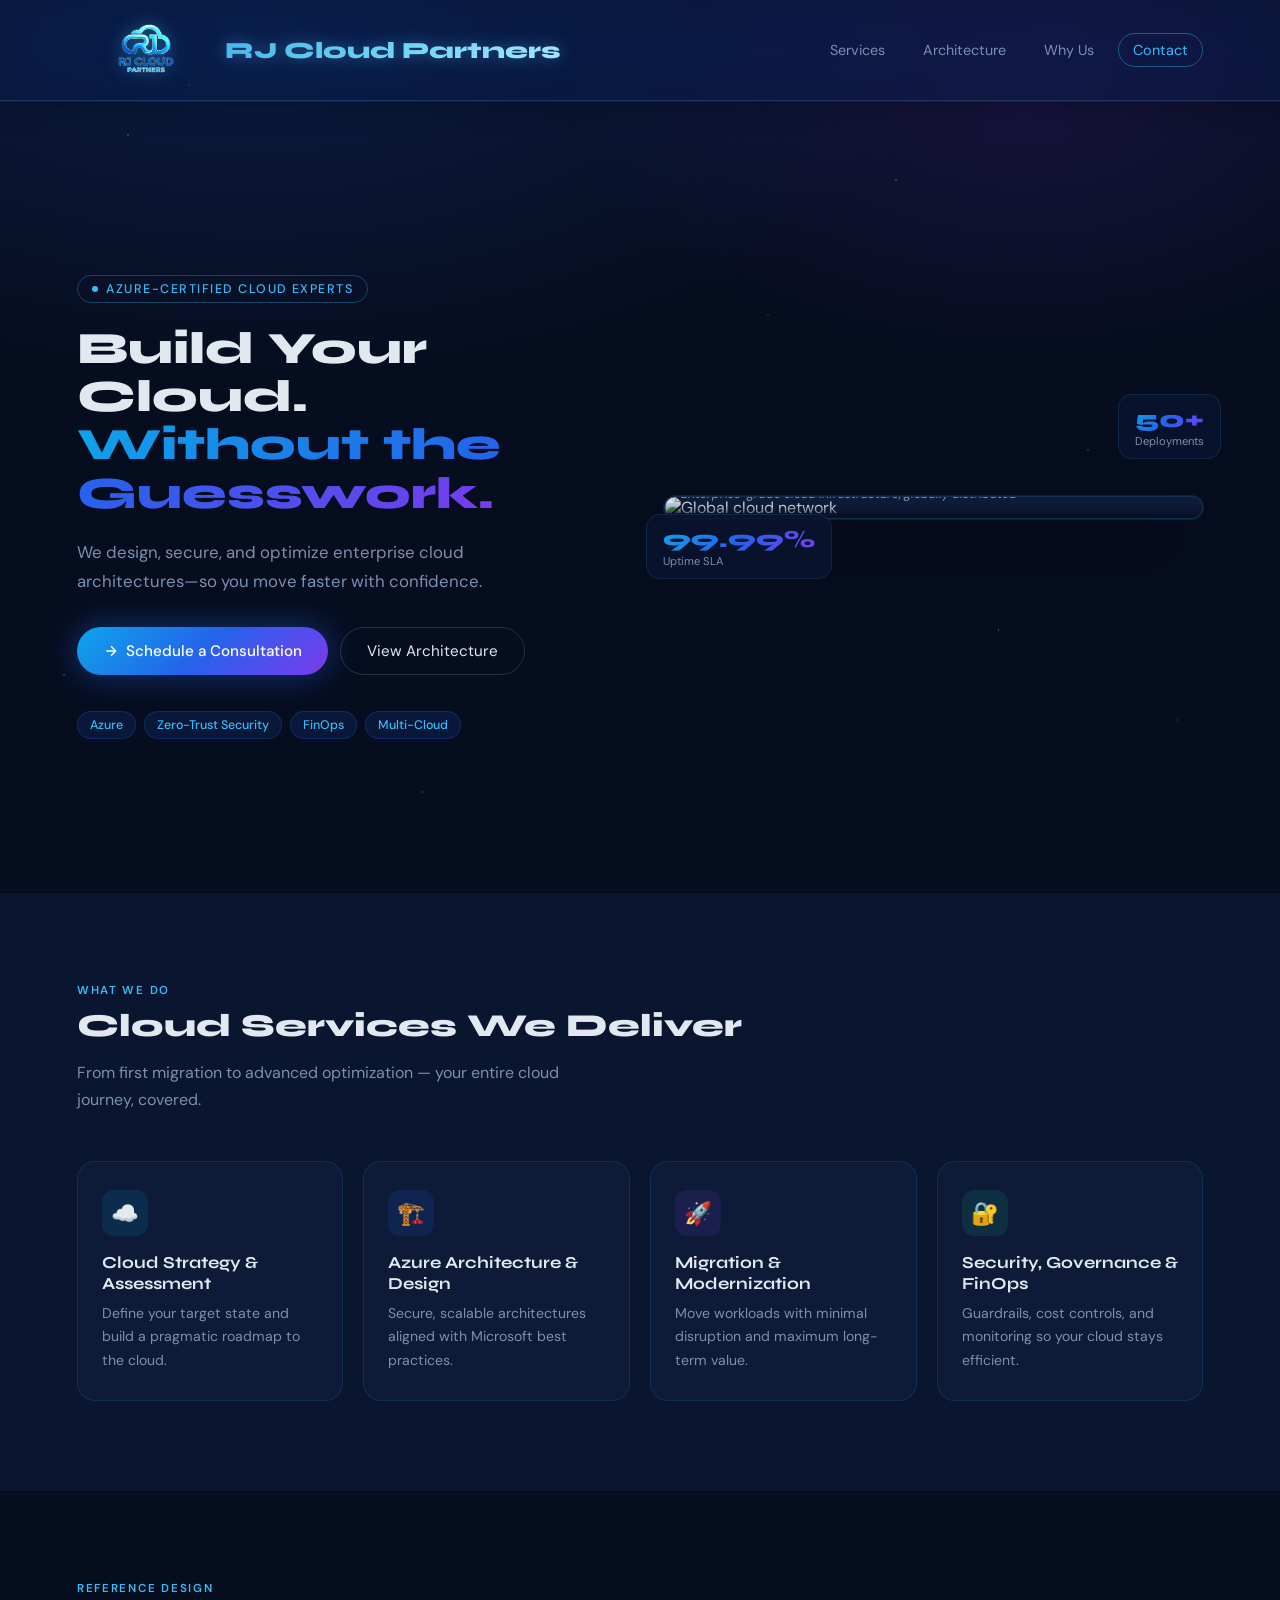
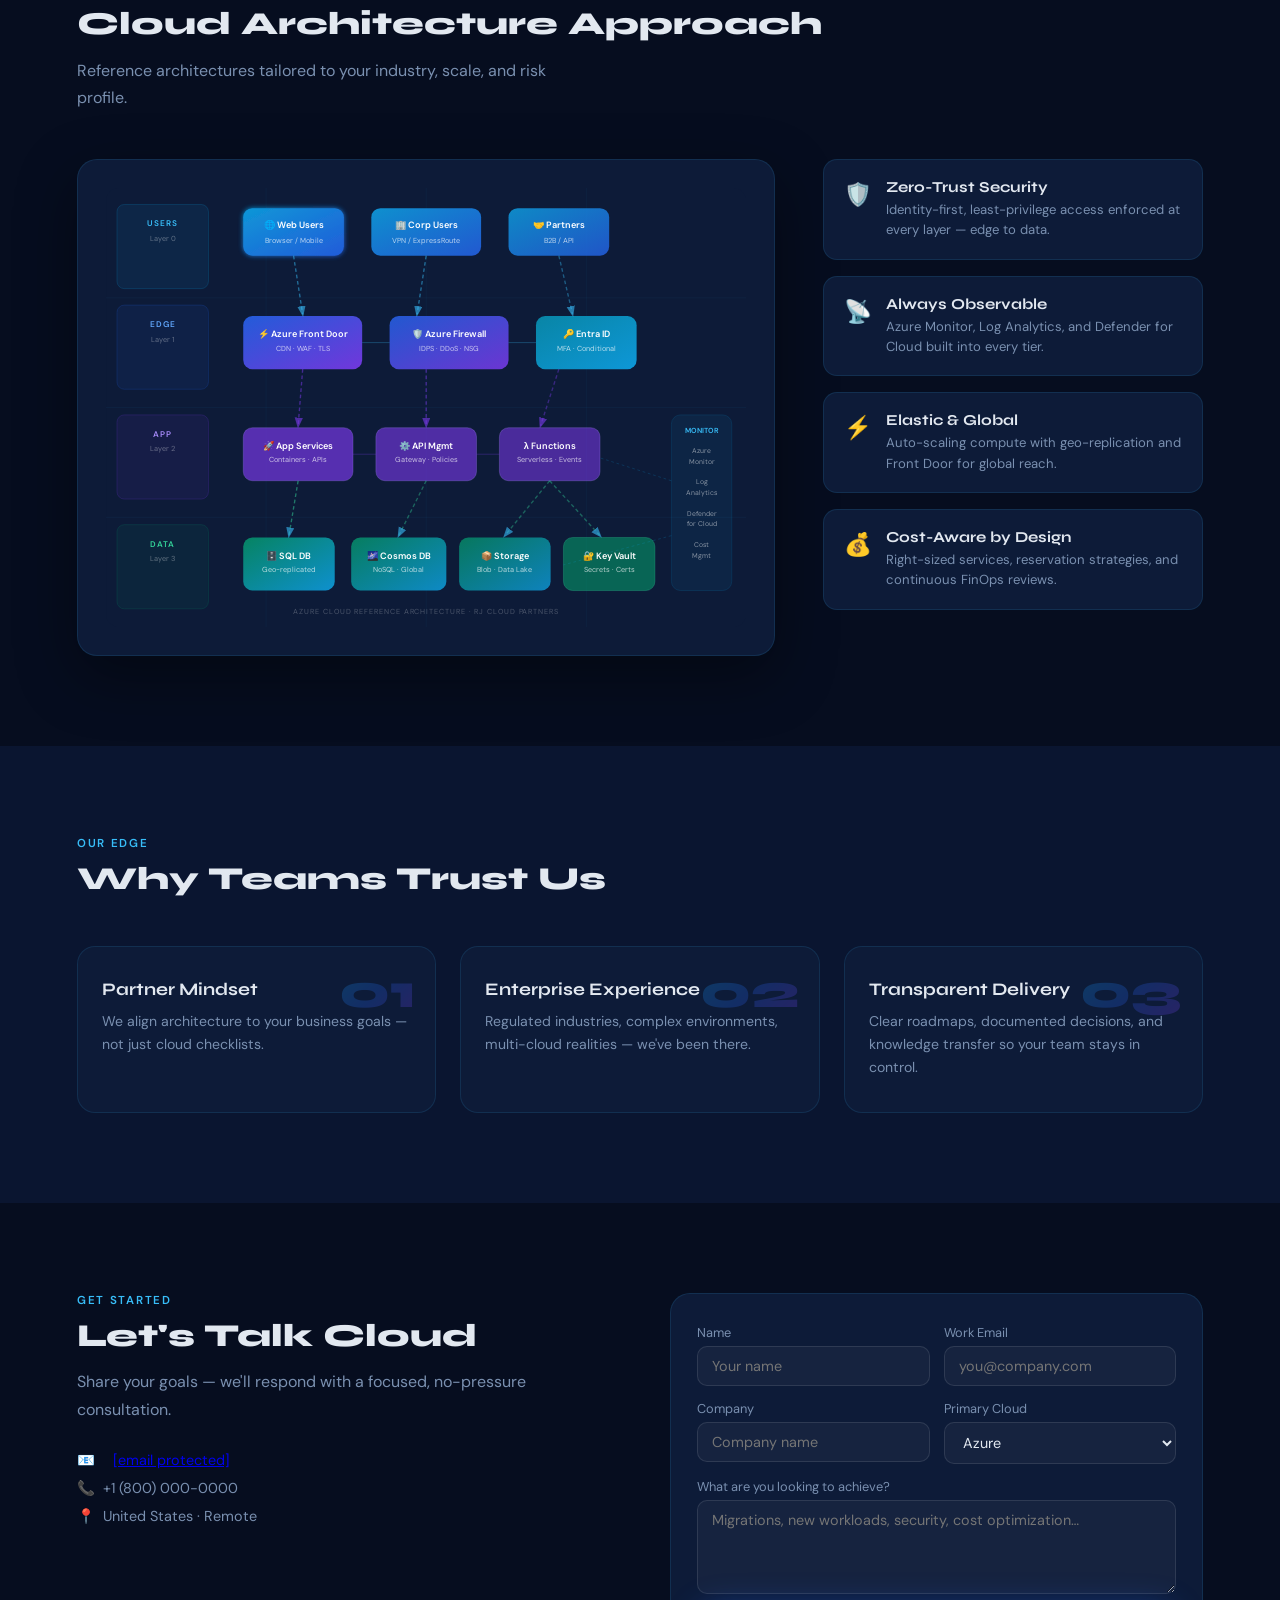
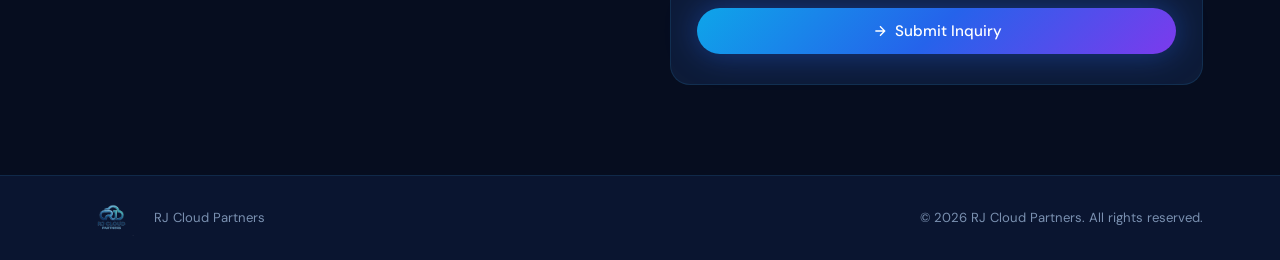
==== index.html @ fe280281 "Add files via upload" ====
<!DOCTYPE html>
<html lang="en">
<head>
  <meta charset="UTF-8" />
  <title>RJ Cloud Partners | Trusted Cloud Consulting</title>
  <meta name="viewport" content="width=device-width, initial-scale=1" />
  <link rel="preconnect" href="https://fonts.googleapis.com">
  <link href="https://fonts.googleapis.com/css2?family=Syne:wght@400;600;700;800&family=DM+Sans:wght@300;400;500&display=swap" rel="stylesheet">
  <style>
    :root {
      --navy:   #060D1F;
      --navy2:  #0A1530;
      --card:   #0D1B38;
      --border: rgba(56,189,248,0.12);
      --blue:   #2563EB;
      --sky:    #38BDF8;
      --violet: #7C3AED;
      --text:   #E2E8F0;
      --muted:  #7A90B0;
      --grad:   linear-gradient(135deg,#0EA5E9,#2563EB,#7C3AED);
    }
    *, *::before, *::after { box-sizing: border-box; margin: 0; padding: 0; }

    body {
      font-family: 'DM Sans', sans-serif;
      background: var(--navy);
      color: var(--text);
      overflow-x: hidden;
    }

    /* ── STARFIELD ── */
    #stars {
      position: fixed; inset: 0; z-index: 0;
      background:
        radial-gradient(ellipse 80% 60% at 20% 0%, rgba(37,99,235,0.18) 0%, transparent 70%),
        radial-gradient(ellipse 60% 50% at 80% 10%, rgba(124,58,237,0.14) 0%, transparent 60%),
        var(--navy);
      pointer-events: none;
    }
    #stars::before {
      content: '';
      position: absolute; inset: 0;
      background-image:
        radial-gradient(1px 1px at 10% 15%, rgba(255,255,255,0.6) 0%, transparent 100%),
        radial-gradient(1px 1px at 25% 40%, rgba(255,255,255,0.4) 0%, transparent 100%),
        radial-gradient(1px 1px at 40% 8%,  rgba(255,255,255,0.5) 0%, transparent 100%),
        radial-gradient(1px 1px at 55% 60%, rgba(255,255,255,0.3) 0%, transparent 100%),
        radial-gradient(1px 1px at 70% 20%, rgba(255,255,255,0.6) 0%, transparent 100%),
        radial-gradient(1px 1px at 85% 50%, rgba(255,255,255,0.4) 0%, transparent 100%),
        radial-gradient(1px 1px at 92% 80%, rgba(255,255,255,0.3) 0%, transparent 100%),
        radial-gradient(1px 1px at 5%  75%, rgba(255,255,255,0.5) 0%, transparent 100%),
        radial-gradient(1px 1px at 33% 88%, rgba(255,255,255,0.4) 0%, transparent 100%),
        radial-gradient(1px 1px at 60% 35%, rgba(255,255,255,0.3) 0%, transparent 100%),
        radial-gradient(1px 1px at 78% 70%, rgba(255,255,255,0.5) 0%, transparent 100%);
      background-size: 100% 100%;
    }

    /* wrap everything above starfield */
    .page { position: relative; z-index: 1; }

    /* ── NAV ── */
    .top-nav {
      position: sticky; top: 0; z-index: 50;
      display: flex; align-items: center; justify-content: space-between;
      padding: 14px 6vw;
      background: rgba(12, 28, 65, 0.55);
      backdrop-filter: blur(24px) brightness(1.15) saturate(1.4);
      -webkit-backdrop-filter: blur(24px) brightness(1.15) saturate(1.4);
      border-bottom: 1px solid rgba(100,180,255,0.18);
      box-shadow: 0 1px 0 rgba(56,189,248,0.08), 0 4px 24px rgba(0,0,0,0.25);
    }
    .logo { display: flex; align-items: center; gap: 10px; }
    .logo-img { height: 72px; width: auto; filter: brightness(1.6) saturate(1.3) drop-shadow(0 0 8px rgba(56,189,248,0.5)); }
    .logo-text {
      font-family: 'Syne', sans-serif;
      font-size: 1.45rem; font-weight: 800;
      background: linear-gradient(135deg, #48B4E8, #6DD4F5, #A8E4FF);
      -webkit-background-clip: text; -webkit-text-fill-color: transparent;
      background-clip: text;
      filter: drop-shadow(0 0 8px rgba(72,180,232,0.45));
    }
    nav { display: flex; align-items: center; gap: 10px; font-size: 0.9rem; }
    nav a {
      text-decoration: none; color: var(--muted);
      padding: 7px 14px; border-radius: 999px;
      transition: color .2s, background .2s;
    }
    nav a:hover { color: var(--text); background: rgba(255,255,255,0.06); }
    .btn-nav {
      border: 1px solid rgba(56,189,248,0.4); color: var(--sky) !important;
    }
    .btn-nav:hover { background: rgba(56,189,248,0.08) !important; }

    /* ── HERO ── */
    .hero {
      min-height: 88vh;
      display: grid;
      grid-template-columns: 1fr 1fr;
      align-items: center;
      gap: 48px;
      padding: 80px 6vw 60px;
    }
    .hero-text { animation: fadeUp .9s ease both; }
    .hero-eyebrow {
      display: inline-flex; align-items: center; gap: 8px;
      font-size: 0.78rem; font-weight: 500; letter-spacing: .12em;
      text-transform: uppercase; color: var(--sky);
      border: 1px solid rgba(56,189,248,0.3);
      padding: 5px 14px; border-radius: 999px;
      margin-bottom: 22px;
    }
    .hero-eyebrow span { width: 6px; height: 6px; border-radius: 50%; background: var(--sky); animation: pulse 2s infinite; }
    @keyframes pulse { 0%,100%{opacity:1;transform:scale(1)} 50%{opacity:.5;transform:scale(.75)} }

    .hero-text h1 {
      font-family: 'Syne', sans-serif;
      font-size: clamp(2.4rem, 3.5vw, 3.8rem);
      font-weight: 800; line-height: 1.08;
      margin-bottom: 20px;
    }
    .hero-text h1 em {
      font-style: normal;
      background: var(--grad);
      -webkit-background-clip: text; -webkit-text-fill-color: transparent;
      background-clip: text;
    }
    .hero-text p {
      font-size: 1.05rem; color: var(--muted); line-height: 1.7;
      max-width: 480px; margin-bottom: 32px;
    }
    .hero-actions { display: flex; gap: 12px; flex-wrap: wrap; margin-bottom: 36px; }
    .btn-primary {
      display: inline-flex; align-items: center; gap: 7px;
      padding: 13px 26px; border-radius: 999px;
      background: var(--grad); color: #fff;
      font-family: 'DM Sans', sans-serif; font-size: .95rem; font-weight: 500;
      text-decoration: none; border: none; cursor: pointer;
      box-shadow: 0 0 32px rgba(37,99,235,0.45);
      transition: transform .2s, box-shadow .2s;
    }
    .btn-primary:hover { transform: translateY(-2px); box-shadow: 0 0 48px rgba(37,99,235,0.6); }
    .btn-secondary {
      display: inline-flex; align-items: center; gap: 7px;
      padding: 13px 26px; border-radius: 999px;
      background: transparent; color: var(--text);
      font-family: 'DM Sans', sans-serif; font-size: .95rem;
      text-decoration: none;
      border: 1px solid rgba(255,255,255,0.14);
      transition: border-color .2s, background .2s;
    }
    .btn-secondary:hover { border-color: var(--sky); background: rgba(56,189,248,0.06); }

    .hero-badges { display: flex; flex-wrap: wrap; gap: 8px; }
    .hero-badges span {
      padding: 5px 12px; border-radius: 999px;
      font-size: 0.78rem; font-weight: 500;
      background: rgba(37,99,235,0.12);
      border: 1px solid rgba(37,99,235,0.25);
      color: var(--sky);
    }

    /* hero visual side */
    .hero-visual { animation: fadeUp .9s .2s ease both; }

    /* ── CLOUD IMAGE CARD ── */
    .hero-img-card {
      border-radius: 20px;
      border: 1px solid var(--border);
      overflow: hidden;
      position: relative;
      background: var(--card);
      box-shadow: 0 30px 80px rgba(0,0,0,0.5), 0 0 0 1px var(--border);
    }
    .hero-img-card img {
      width: 100%; display: block;
      filter: saturate(1.1) brightness(0.9);
    }
    /* overlay glow */
    .hero-img-card::after {
      content: '';
      position: absolute; inset: 0;
      background: linear-gradient(180deg, transparent 40%, rgba(6,13,31,0.85) 100%);
    }
    .img-caption {
      position: absolute; bottom: 16px; left: 16px; right: 16px;
      z-index: 2;
      font-size: 0.78rem; color: rgba(255,255,255,0.55);
      font-style: italic;
    }

    /* floating stats */
    .stat-badge {
      position: absolute;
      background: rgba(10,21,48,0.85);
      backdrop-filter: blur(12px);
      border: 1px solid var(--border);
      border-radius: 14px;
      padding: 10px 16px;
      z-index: 3;
      animation: float 4s ease-in-out infinite;
    }
    .stat-badge .num { font-family: 'Syne',sans-serif; font-size: 1.5rem; font-weight: 800; background: var(--grad); -webkit-background-clip:text; -webkit-text-fill-color:transparent; background-clip:text; }
    .stat-badge .lbl { font-size: 0.7rem; color: var(--muted); }
    .sb1 { top: 18px; left: -18px; animation-delay: 0s; }
    .sb2 { bottom: 60px; right: -18px; animation-delay: 1.5s; }
    @keyframes float { 0%,100%{transform:translateY(0)} 50%{transform:translateY(-8px)} }

    /* ── SECTION BASE ── */
    section { padding: 90px 6vw; }
    .section-label {
      font-size: 0.72rem; letter-spacing: .15em; text-transform: uppercase;
      color: var(--sky); font-weight: 600; margin-bottom: 10px;
    }
    .section-title {
      font-family: 'Syne', sans-serif; font-size: clamp(1.8rem,2.5vw,2.6rem);
      font-weight: 800; margin-bottom: 14px; line-height: 1.15;
    }
    .section-sub { color: var(--muted); max-width: 520px; line-height: 1.7; }

    /* ── SERVICES ── */
    #services { background: var(--navy2); }
    .services-header { margin-bottom: 48px; }
    .cards-grid {
      display: grid;
      grid-template-columns: repeat(auto-fit, minmax(240px,1fr));
      gap: 20px;
    }
    .card {
      background: var(--card);
      border: 1px solid var(--border);
      border-radius: 18px;
      padding: 28px 24px;
      position: relative; overflow: hidden;
      transition: border-color .3s, transform .3s;
    }
    .card:hover { border-color: rgba(56,189,248,0.4); transform: translateY(-4px); }
    .card::before {
      content: '';
      position: absolute; top: 0; left: 0; right: 0; height: 2px;
      background: var(--grad); opacity: 0;
      transition: opacity .3s;
    }
    .card:hover::before { opacity: 1; }
    .card-icon {
      width: 46px; height: 46px; border-radius: 12px;
      display: flex; align-items: center; justify-content: center;
      margin-bottom: 16px; font-size: 1.4rem;
    }
    .ci-1 { background: rgba(14,165,233,0.12); }
    .ci-2 { background: rgba(37,99,235,0.12); }
    .ci-3 { background: rgba(124,58,237,0.12); }
    .ci-4 { background: rgba(16,185,129,0.12); }
    .card h3 { font-family:'Syne',sans-serif; font-size: 1.05rem; font-weight: 700; margin-bottom: 8px; }
    .card p { font-size: 0.88rem; color: var(--muted); line-height: 1.65; }

    /* ── ARCHITECTURE DIAGRAM SECTION ── */
    #architecture { background: var(--navy); }
    .arch-wrapper {
      display: grid;
      grid-template-columns: 1fr 380px;
      gap: 48px;
      align-items: start;
      margin-top: 48px;
    }

    /* SVG ARCHITECTURE DIAGRAM */
    .arch-diagram-container {
      background: var(--card);
      border: 1px solid var(--border);
      border-radius: 20px;
      padding: 28px;
      box-shadow: 0 20px 60px rgba(0,0,0,0.4);
    }
    .arch-diagram-container svg { width: 100%; height: auto; display: block; }

    /* arch side cards */
    .arch-side { display: flex; flex-direction: column; gap: 16px; }
    .arch-pill {
      background: var(--card); border: 1px solid var(--border);
      border-radius: 14px; padding: 18px 20px;
      display: flex; gap: 14px; align-items: flex-start;
      transition: border-color .3s;
    }
    .arch-pill:hover { border-color: rgba(56,189,248,0.35); }
    .arch-pill-icon { font-size: 1.4rem; margin-top: 2px; }
    .arch-pill h4 { font-family:'Syne',sans-serif; font-size:.95rem; font-weight:700; margin-bottom:4px; }
    .arch-pill p { font-size:.82rem; color:var(--muted); line-height:1.55; }

    /* ── WHY US ── */
    #why-us { background: var(--navy2); }
    .why-grid {
      display: grid;
      grid-template-columns: repeat(3,1fr);
      gap: 24px;
      margin-top: 48px;
    }
    .why-card {
      background: var(--card);
      border: 1px solid var(--border);
      border-radius: 18px;
      padding: 32px 24px;
      position: relative;
    }
    .why-num {
      font-family: 'Syne',sans-serif; font-size: 3rem; font-weight: 800;
      background: var(--grad); -webkit-background-clip:text; -webkit-text-fill-color:transparent; background-clip:text;
      opacity: .25; position: absolute; top: 16px; right: 20px;
    }
    .why-card h3 { font-family:'Syne',sans-serif; font-size:1.1rem; font-weight:700; margin-bottom:10px; }
    .why-card p { font-size:.88rem; color:var(--muted); line-height:1.65; }

    /* ── CONTACT ── */
    #contact { background: var(--navy); }
    .contact-inner {
      display: grid;
      grid-template-columns: 1fr 1fr;
      gap: 60px;
      align-items: start;
    }
    .contact-left .section-title { margin-top: 10px; }
    .contact-left p { color:var(--muted); line-height:1.7; margin-bottom:28px; }
    .contact-info-row { display:flex; align-items:center; gap:10px; font-size:.9rem; color:var(--muted); margin-bottom:10px; }
    .contact-form {
      background: var(--card);
      border: 1px solid var(--border);
      border-radius: 20px;
      padding: 30px 26px;
    }
    .form-row { display:grid; grid-template-columns:1fr 1fr; gap:14px; }
    .form-field { display:flex; flex-direction:column; gap:5px; margin-bottom:14px; }
    label { font-size:.8rem; color:var(--muted); }
    input, select, textarea {
      background: rgba(255,255,255,0.04);
      border: 1px solid rgba(255,255,255,0.1);
      border-radius: 10px; padding: 10px 14px;
      color: var(--text); font-family:'DM Sans',sans-serif; font-size:.9rem;
      outline: none; transition: border-color .2s;
    }
    input:focus, select:focus, textarea:focus {
      border-color: var(--sky);
      box-shadow: 0 0 0 3px rgba(56,189,248,0.1);
    }
    select option { background: var(--card); }
    textarea { resize: vertical; }

    /* ── FOOTER ── */
    .footer {
      padding: 24px 6vw;
      background: var(--navy2);
      border-top: 1px solid var(--border);
      display: flex; align-items:center; justify-content:space-between;
      font-size:.82rem; color:var(--muted);
    }
    .footer-logo { display:flex; align-items:center; gap:8px; }
    .footer-logo img { height:36px; }

    /* ── ANIMATIONS ── */
    @keyframes fadeUp {
      from { opacity:0; transform:translateY(30px); }
      to   { opacity:1; transform:translateY(0); }
    }

    /* ── RESPONSIVE ── */
    @media (max-width:1000px) {
      .hero { grid-template-columns:1fr; min-height:auto; }
      .hero-visual { order:-1; }
      .arch-wrapper { grid-template-columns:1fr; }
      .why-grid { grid-template-columns:1fr; }
      .contact-inner { grid-template-columns:1fr; }
    }
    @media (max-width:700px) {
      .top-nav { flex-wrap:wrap; gap:10px; }
      .form-row { grid-template-columns:1fr; }
    }
  </style>
</head>
<body>

<div id="stars"></div>
<div class="page">

  <!-- NAV -->
  <header class="top-nav">
    <div class="logo">
      <img src="logo.png" class="logo-img" alt="RJ Cloud Partners Logo">
      <span class="logo-text">RJ Cloud Partners</span>
    </div>
    <nav>
      <a href="#services">Services</a>
      <a href="#architecture">Architecture</a>
      <a href="#why-us">Why Us</a>
      <a href="#contact" class="btn-nav">Contact</a>
    </nav>
  </header>

  <main>

    <!-- ═══════════════════ HERO ═══════════════════ -->
    <section class="hero">
      <div class="hero-text">
        <div class="hero-eyebrow">
          <span></span> Azure-Certified Cloud Experts
        </div>
        <h1>Build Your Cloud.<br><em>Without the Guesswork.</em></h1>
        <p>We design, secure, and optimize enterprise cloud architectures—so you move faster with confidence.</p>
        <div class="hero-actions">
          <a href="#contact" class="btn-primary">
            <svg width="16" height="16" viewBox="0 0 24 24" fill="none" stroke="currentColor" stroke-width="2"><path d="M5 12h14M12 5l7 7-7 7"/></svg>
            Schedule a Consultation
          </a>
          <a href="#architecture" class="btn-secondary">View Architecture</a>
        </div>
        <div class="hero-badges">
          <span>Azure</span>
          <span>Zero-Trust Security</span>
          <span>FinOps</span>
          <span>Multi-Cloud</span>
        </div>
      </div>

      <div class="hero-visual">
        <div style="position:relative;">
          <!-- Hero image: cloud data center aesthetic from Unsplash -->
          <div class="hero-img-card">
            <img
              src="https://images.unsplash.com/photo-1451187580459-43490279c0fa?w=900&q=80&auto=format&fit=crop"
              alt="Global cloud network"
            />
            <div class="img-caption">Enterprise-grade cloud infrastructure, globally distributed</div>
          </div>
          <div class="stat-badge sb1">
            <div class="num">99.99%</div>
            <div class="lbl">Uptime SLA</div>
          </div>
          <div class="stat-badge sb2">
            <div class="num">50+</div>
            <div class="lbl">Deployments</div>
          </div>
        </div>
      </div>
    </section>

    <!-- ═══════════════════ SERVICES ═══════════════════ -->
    <section id="services">
      <div class="services-header">
        <div class="section-label">What We Do</div>
        <h2 class="section-title">Cloud Services We Deliver</h2>
        <p class="section-sub">From first migration to advanced optimization — your entire cloud journey, covered.</p>
      </div>
      <div class="cards-grid">
        <article class="card">
          <div class="card-icon ci-1">☁️</div>
          <h3>Cloud Strategy & Assessment</h3>
          <p>Define your target state and build a pragmatic roadmap to the cloud.</p>
        </article>
        <article class="card">
          <div class="card-icon ci-2">🏗️</div>
          <h3>Azure Architecture & Design</h3>
          <p>Secure, scalable architectures aligned with Microsoft best practices.</p>
        </article>
        <article class="card">
          <div class="card-icon ci-3">🚀</div>
          <h3>Migration & Modernization</h3>
          <p>Move workloads with minimal disruption and maximum long-term value.</p>
        </article>
        <article class="card">
          <div class="card-icon ci-4">🔐</div>
          <h3>Security, Governance & FinOps</h3>
          <p>Guardrails, cost controls, and monitoring so your cloud stays efficient.</p>
        </article>
      </div>
    </section>

    <!-- ═══════════════════ ARCHITECTURE ═══════════════════ -->
    <section id="architecture">
      <div class="section-label">Reference Design</div>
      <h2 class="section-title">Cloud Architecture Approach</h2>
      <p class="section-sub">Reference architectures tailored to your industry, scale, and risk profile.</p>

      <div class="arch-wrapper">

        <!-- ─── FULL SVG CLOUD ARCHITECTURE DIAGRAM ─── -->
        <div class="arch-diagram-container">
          <svg viewBox="0 0 700 480" xmlns="http://www.w3.org/2000/svg" font-family="DM Sans, sans-serif">
            <defs>
              <linearGradient id="g1" x1="0%" y1="0%" x2="100%" y2="100%">
                <stop offset="0%" stop-color="#0EA5E9"/>
                <stop offset="100%" stop-color="#2563EB"/>
              </linearGradient>
              <linearGradient id="g2" x1="0%" y1="0%" x2="100%" y2="100%">
                <stop offset="0%" stop-color="#2563EB"/>
                <stop offset="100%" stop-color="#7C3AED"/>
              </linearGradient>
              <linearGradient id="g3" x1="0%" y1="0%" x2="100%" y2="100%">
                <stop offset="0%" stop-color="#0891B2"/>
                <stop offset="100%" stop-color="#0EA5E9"/>
              </linearGradient>
              <linearGradient id="g4" x1="0%" y1="0%" x2="100%" y2="100%">
                <stop offset="0%" stop-color="#059669"/>
                <stop offset="100%" stop-color="#0EA5E9"/>
              </linearGradient>
              <filter id="glow2">
                <feGaussianBlur stdDeviation="3" result="blur"/>
                <feMerge><feMergeNode in="blur"/><feMergeNode in="SourceGraphic"/></feMerge>
              </filter>
              <marker id="arrow" markerWidth="8" markerHeight="8" refX="6" refY="3" orient="auto">
                <path d="M0,0 L0,6 L8,3 z" fill="rgba(56,189,248,0.6)"/>
              </marker>
              <marker id="arrow2" markerWidth="8" markerHeight="8" refX="6" refY="3" orient="auto">
                <path d="M0,0 L0,6 L8,3 z" fill="rgba(124,58,237,0.6)"/>
              </marker>
            </defs>

            <!-- Background -->
            <rect width="700" height="480" rx="14" fill="#0D1B38"/>

            <!-- Grid lines -->
            <g stroke="rgba(56,189,248,0.05)" stroke-width="1">
              <line x1="0" y1="120" x2="700" y2="120"/>
              <line x1="0" y1="240" x2="700" y2="240"/>
              <line x1="0" y1="360" x2="700" y2="360"/>
              <line x1="175" y1="0" x2="175" y2="480"/>
              <line x1="350" y1="0" x2="350" y2="480"/>
              <line x1="525" y1="0" x2="525" y2="480"/>
            </g>

            <!-- ── LAYER LABELS (left side) ── -->
            <!-- Layer 1: Users -->
            <rect x="12" y="18" width="100" height="92" rx="8" fill="rgba(14,165,233,0.08)" stroke="rgba(14,165,233,0.2)" stroke-width="1"/>
            <text x="62" y="42" text-anchor="middle" fill="#38BDF8" font-size="9" font-weight="600" letter-spacing="1">USERS</text>
            <text x="62" y="58" text-anchor="middle" fill="rgba(255,255,255,0.35)" font-size="8">Layer 0</text>

            <!-- Layer 2: Edge / CDN -->
            <rect x="12" y="128" width="100" height="92" rx="8" fill="rgba(37,99,235,0.08)" stroke="rgba(37,99,235,0.2)" stroke-width="1"/>
            <text x="62" y="152" text-anchor="middle" fill="#60A5FA" font-size="9" font-weight="600" letter-spacing="1">EDGE</text>
            <text x="62" y="168" text-anchor="middle" fill="rgba(255,255,255,0.35)" font-size="8">Layer 1</text>

            <!-- Layer 3: App -->
            <rect x="12" y="248" width="100" height="92" rx="8" fill="rgba(124,58,237,0.08)" stroke="rgba(124,58,237,0.2)" stroke-width="1"/>
            <text x="62" y="272" text-anchor="middle" fill="#A78BFA" font-size="9" font-weight="600" letter-spacing="1">APP</text>
            <text x="62" y="288" text-anchor="middle" fill="rgba(255,255,255,0.35)" font-size="8">Layer 2</text>

            <!-- Layer 4: Data -->
            <rect x="12" y="368" width="100" height="92" rx="8" fill="rgba(5,150,105,0.08)" stroke="rgba(5,150,105,0.2)" stroke-width="1"/>
            <text x="62" y="392" text-anchor="middle" fill="#34D399" font-size="9" font-weight="600" letter-spacing="1">DATA</text>
            <text x="62" y="408" text-anchor="middle" fill="rgba(255,255,255,0.35)" font-size="8">Layer 3</text>

            <!-- ══════════ NODES ══════════ -->

            <!-- ─ LAYER 0: USERS ─ -->
            <!-- Web Users -->
            <rect x="150" y="22" width="110" height="52" rx="10" fill="url(#g1)" filter="url(#glow2)" opacity="0.9"/>
            <text x="205" y="44" text-anchor="middle" fill="white" font-size="10" font-weight="600">🌐 Web Users</text>
            <text x="205" y="60" text-anchor="middle" fill="rgba(255,255,255,0.7)" font-size="8">Browser / Mobile</text>

            <!-- Corp Users -->
            <rect x="290" y="22" width="120" height="52" rx="10" fill="url(#g1)" opacity="0.85"/>
            <text x="350" y="44" text-anchor="middle" fill="white" font-size="10" font-weight="600">🏢 Corp Users</text>
            <text x="350" y="60" text-anchor="middle" fill="rgba(255,255,255,0.7)" font-size="8">VPN / ExpressRoute</text>

            <!-- Partners -->
            <rect x="440" y="22" width="110" height="52" rx="10" fill="url(#g1)" opacity="0.8"/>
            <text x="495" y="44" text-anchor="middle" fill="white" font-size="10" font-weight="600">🤝 Partners</text>
            <text x="495" y="60" text-anchor="middle" fill="rgba(255,255,255,0.7)" font-size="8">B2B / API</text>

            <!-- ─ LAYER 1: EDGE ─ -->
            <!-- Azure Front Door -->
            <rect x="150" y="140" width="130" height="58" rx="10" fill="url(#g2)" opacity="0.9"/>
            <text x="215" y="163" text-anchor="middle" fill="white" font-size="10" font-weight="600">⚡ Azure Front Door</text>
            <text x="215" y="178" text-anchor="middle" fill="rgba(255,255,255,0.7)" font-size="8">CDN · WAF · TLS</text>

            <!-- Azure Firewall -->
            <rect x="310" y="140" width="130" height="58" rx="10" fill="url(#g2)" opacity="0.85"/>
            <text x="375" y="163" text-anchor="middle" fill="white" font-size="10" font-weight="600">🛡️ Azure Firewall</text>
            <text x="375" y="178" text-anchor="middle" fill="rgba(255,255,255,0.7)" font-size="8">IDPS · DDoS · NSG</text>

            <!-- Entra ID -->
            <rect x="470" y="140" width="110" height="58" rx="10" fill="url(#g3)" opacity="0.9"/>
            <text x="525" y="163" text-anchor="middle" fill="white" font-size="10" font-weight="600">🔑 Entra ID</text>
            <text x="525" y="178" text-anchor="middle" fill="rgba(255,255,255,0.7)" font-size="8">MFA · Conditional</text>

            <!-- ─ LAYER 2: APP ─ -->
            <!-- App Services -->
            <rect x="150" y="262" width="120" height="58" rx="10" fill="rgba(124,58,237,0.7)" stroke="rgba(167,139,250,0.3)" stroke-width="1" opacity="0.95"/>
            <text x="210" y="285" text-anchor="middle" fill="white" font-size="10" font-weight="600">🚀 App Services</text>
            <text x="210" y="300" text-anchor="middle" fill="rgba(255,255,255,0.7)" font-size="8">Containers · APIs</text>

            <!-- API Mgmt -->
            <rect x="295" y="262" width="110" height="58" rx="10" fill="rgba(124,58,237,0.6)" stroke="rgba(167,139,250,0.3)" stroke-width="1"/>
            <text x="350" y="285" text-anchor="middle" fill="white" font-size="10" font-weight="600">⚙️ API Mgmt</text>
            <text x="350" y="300" text-anchor="middle" fill="rgba(255,255,255,0.7)" font-size="8">Gateway · Policies</text>

            <!-- Functions -->
            <rect x="430" y="262" width="110" height="58" rx="10" fill="rgba(124,58,237,0.55)" stroke="rgba(167,139,250,0.3)" stroke-width="1"/>
            <text x="485" y="285" text-anchor="middle" fill="white" font-size="10" font-weight="600">λ Functions</text>
            <text x="485" y="300" text-anchor="middle" fill="rgba(255,255,255,0.7)" font-size="8">Serverless · Events</text>

            <!-- ─ LAYER 3: DATA ─ -->
            <!-- SQL -->
            <rect x="150" y="382" width="100" height="58" rx="10" fill="url(#g4)" opacity="0.85"/>
            <text x="200" y="405" text-anchor="middle" fill="white" font-size="10" font-weight="600">🗄️ SQL DB</text>
            <text x="200" y="420" text-anchor="middle" fill="rgba(255,255,255,0.7)" font-size="8">Geo-replicated</text>

            <!-- CosmosDB -->
            <rect x="268" y="382" width="104" height="58" rx="10" fill="url(#g4)" opacity="0.8"/>
            <text x="320" y="405" text-anchor="middle" fill="white" font-size="10" font-weight="600">🌌 Cosmos DB</text>
            <text x="320" y="420" text-anchor="middle" fill="rgba(255,255,255,0.7)" font-size="8">NoSQL · Global</text>

            <!-- Storage -->
            <rect x="386" y="382" width="100" height="58" rx="10" fill="url(#g4)" opacity="0.75"/>
            <text x="436" y="405" text-anchor="middle" fill="white" font-size="10" font-weight="600">📦 Storage</text>
            <text x="436" y="420" text-anchor="middle" fill="rgba(255,255,255,0.7)" font-size="8">Blob · Data Lake</text>

            <!-- Key Vault -->
            <rect x="500" y="382" width="100" height="58" rx="10" fill="rgba(5,150,105,0.6)" stroke="rgba(52,211,153,0.3)" stroke-width="1"/>
            <text x="550" y="405" text-anchor="middle" fill="white" font-size="10" font-weight="600">🔐 Key Vault</text>
            <text x="550" y="420" text-anchor="middle" fill="rgba(255,255,255,0.7)" font-size="8">Secrets · Certs</text>

            <!-- ══════════ MONITOR PANEL (right side) ══════════ -->
            <rect x="618" y="248" width="66" height="192" rx="10" fill="rgba(14,165,233,0.07)" stroke="rgba(14,165,233,0.15)" stroke-width="1"/>
            <text x="651" y="268" text-anchor="middle" fill="#38BDF8" font-size="8" font-weight="600">MONITOR</text>
            <text x="651" y="290" text-anchor="middle" fill="rgba(255,255,255,0.5)" font-size="7.5">Azure</text>
            <text x="651" y="302" text-anchor="middle" fill="rgba(255,255,255,0.5)" font-size="7.5">Monitor</text>
            <text x="651" y="324" text-anchor="middle" fill="rgba(255,255,255,0.5)" font-size="7.5">Log</text>
            <text x="651" y="336" text-anchor="middle" fill="rgba(255,255,255,0.5)" font-size="7.5">Analytics</text>
            <text x="651" y="358" text-anchor="middle" fill="rgba(255,255,255,0.5)" font-size="7.5">Defender</text>
            <text x="651" y="370" text-anchor="middle" fill="rgba(255,255,255,0.5)" font-size="7.5">for Cloud</text>
            <text x="651" y="392" text-anchor="middle" fill="rgba(255,255,255,0.5)" font-size="7.5">Cost</text>
            <text x="651" y="404" text-anchor="middle" fill="rgba(255,255,255,0.5)" font-size="7.5">Mgmt</text>
            <!-- dashed border to app layer -->
            <line x1="618" y1="320" x2="540" y2="295" stroke="rgba(14,165,233,0.2)" stroke-width="1" stroke-dasharray="3,3"/>
            <line x1="618" y1="380" x2="500" y2="412" stroke="rgba(14,165,233,0.2)" stroke-width="1" stroke-dasharray="3,3"/>

            <!-- ══════════ FLOW ARROWS ══════════ -->
            <!-- Users → Edge -->
            <line x1="205" y1="74" x2="215" y2="138" stroke="rgba(56,189,248,0.5)" stroke-width="1.5" stroke-dasharray="4,3" marker-end="url(#arrow)"/>
            <line x1="350" y1="74" x2="340" y2="138" stroke="rgba(56,189,248,0.5)" stroke-width="1.5" stroke-dasharray="4,3" marker-end="url(#arrow)"/>
            <line x1="495" y1="74" x2="510" y2="138" stroke="rgba(56,189,248,0.4)" stroke-width="1.5" stroke-dasharray="4,3" marker-end="url(#arrow)"/>

            <!-- Edge → App -->
            <line x1="215" y1="198" x2="210" y2="260" stroke="rgba(124,58,237,0.5)" stroke-width="1.5" stroke-dasharray="4,3" marker-end="url(#arrow2)"/>
            <line x1="350" y1="198" x2="350" y2="260" stroke="rgba(124,58,237,0.5)" stroke-width="1.5" stroke-dasharray="4,3" marker-end="url(#arrow2)"/>
            <line x1="495" y1="198" x2="475" y2="260" stroke="rgba(124,58,237,0.4)" stroke-width="1.5" stroke-dasharray="4,3" marker-end="url(#arrow2)"/>

            <!-- App → Data -->
            <line x1="210" y1="320" x2="200" y2="380" stroke="rgba(52,211,153,0.5)" stroke-width="1.5" stroke-dasharray="4,3" marker-end="url(#arrow)"/>
            <line x1="350" y1="320" x2="320" y2="380" stroke="rgba(52,211,153,0.4)" stroke-width="1.5" stroke-dasharray="4,3" marker-end="url(#arrow)"/>
            <line x1="485" y1="320" x2="436" y2="380" stroke="rgba(52,211,153,0.4)" stroke-width="1.5" stroke-dasharray="4,3" marker-end="url(#arrow)"/>
            <line x1="485" y1="320" x2="540" y2="380" stroke="rgba(52,211,153,0.4)" stroke-width="1.5" stroke-dasharray="4,3" marker-end="url(#arrow)"/>

            <!-- Horizontal connectors in edge layer -->
            <line x1="280" y1="169" x2="310" y2="169" stroke="rgba(56,189,248,0.3)" stroke-width="1"/>
            <line x1="440" y1="169" x2="470" y2="169" stroke="rgba(56,189,248,0.3)" stroke-width="1"/>

            <!-- Horizontal connectors in app layer -->
            <line x1="270" y1="291" x2="295" y2="291" stroke="rgba(124,58,237,0.3)" stroke-width="1"/>
            <line x1="405" y1="291" x2="430" y2="291" stroke="rgba(124,58,237,0.3)" stroke-width="1"/>

            <!-- Caption -->
            <text x="350" y="466" text-anchor="middle" fill="rgba(255,255,255,0.25)" font-size="8" letter-spacing="1">AZURE CLOUD REFERENCE ARCHITECTURE · RJ CLOUD PARTNERS</text>
          </svg>
        </div>

        <!-- Right: arch principles -->
        <div class="arch-side">
          <div class="arch-pill">
            <div class="arch-pill-icon">🛡️</div>
            <div>
              <h4>Zero-Trust Security</h4>
              <p>Identity-first, least-privilege access enforced at every layer — edge to data.</p>
            </div>
          </div>
          <div class="arch-pill">
            <div class="arch-pill-icon">📡</div>
            <div>
              <h4>Always Observable</h4>
              <p>Azure Monitor, Log Analytics, and Defender for Cloud built into every tier.</p>
            </div>
          </div>
          <div class="arch-pill">
            <div class="arch-pill-icon">⚡</div>
            <div>
              <h4>Elastic & Global</h4>
              <p>Auto-scaling compute with geo-replication and Front Door for global reach.</p>
            </div>
          </div>
          <div class="arch-pill">
            <div class="arch-pill-icon">💰</div>
            <div>
              <h4>Cost-Aware by Design</h4>
              <p>Right-sized services, reservation strategies, and continuous FinOps reviews.</p>
            </div>
          </div>
        </div>
      </div>
    </section>

    <!-- ═══════════════════ WHY US ═══════════════════ -->
    <section id="why-us">
      <div class="section-label">Our Edge</div>
      <h2 class="section-title">Why Teams Trust Us</h2>
      <div class="why-grid">
        <div class="why-card">
          <div class="why-num">01</div>
          <h3>Partner Mindset</h3>
          <p>We align architecture to your business goals — not just cloud checklists.</p>
        </div>
        <div class="why-card">
          <div class="why-num">02</div>
          <h3>Enterprise Experience</h3>
          <p>Regulated industries, complex environments, multi-cloud realities — we've been there.</p>
        </div>
        <div class="why-card">
          <div class="why-num">03</div>
          <h3>Transparent Delivery</h3>
          <p>Clear roadmaps, documented decisions, and knowledge transfer so your team stays in control.</p>
        </div>
      </div>
    </section>

    <!-- ═══════════════════ CONTACT ═══════════════════ -->
    <section id="contact">
      <div class="contact-inner">
        <div class="contact-left">
          <div class="section-label">Get Started</div>
          <h2 class="section-title">Let's Talk Cloud</h2>
          <p>Share your goals — we'll respond with a focused, no-pressure consultation.</p>
          <div class="contact-info-row">📧 &nbsp;<a href="/cdn-cgi/l/email-protection" class="__cf_email__" data-cfemail="2048454c4c4f60524a434c4f5544504152544e4552530e434f4d">[email&#160;protected]</a></div>
          <div class="contact-info-row">📞 &nbsp;+1 (800) 000-0000</div>
          <div class="contact-info-row">📍 &nbsp;United States · Remote</div>
        </div>
        <form id="contact-form" class="contact-form">
          <div class="form-row">
            <div class="form-field">
              <label for="name">Name</label>
              <input id="name" name="name" type="text" placeholder="Your name" required />
            </div>
            <div class="form-field">
              <label for="email">Work Email</label>
              <input id="email" name="email" type="email" placeholder="you@company.com" required />
            </div>
          </div>
          <div class="form-row">
            <div class="form-field">
              <label for="company">Company</label>
              <input id="company" name="company" type="text" placeholder="Company name" />
            </div>
            <div class="form-field">
              <label for="cloud">Primary Cloud</label>
              <select id="cloud" name="cloud">
                <option>Azure</option>
                <option>AWS</option>
                <option>Google Cloud</option>
                <option>Multi-cloud</option>
                <option>Not sure yet</option>
              </select>
            </div>
          </div>
          <div class="form-field">
            <label for="message">What are you looking to achieve?</label>
            <textarea id="message" name="message" rows="4" placeholder="Migrations, new workloads, security, cost optimization…"></textarea>
          </div>
          <button type="submit" id="submit-btn" class="btn-primary" style="width:100%;justify-content:center;">
            <svg width="16" height="16" viewBox="0 0 24 24" fill="none" stroke="currentColor" stroke-width="2"><path d="M5 12h14M12 5l7 7-7 7"/></svg>
            <span id="btn-label">Submit Inquiry</span>
          </button>
          <div id="form-success" style="display:none;margin-top:16px;padding:14px 18px;border-radius:12px;background:rgba(52,211,153,0.1);border:1px solid rgba(52,211,153,0.3);color:#34D399;font-size:0.9rem;text-align:center;">
            ✅ Message sent! We’ll be in touch shortly.
          </div>
          <div id="form-error" style="display:none;margin-top:16px;padding:14px 18px;border-radius:12px;background:rgba(239,68,68,0.1);border:1px solid rgba(239,68,68,0.3);color:#F87171;font-size:0.9rem;text-align:center;">
            ❌ Something went wrong. Please try again.
          </div>
        </form>
      </div>
    </section>

  </main>

  <footer class="footer">
    <div class="footer-logo">
      <img src="logo.png" alt="RJ Cloud Partners">
      <span style="color:var(--muted)">RJ Cloud Partners</span>
    </div>
    <p>© <span id="year"></span> RJ Cloud Partners. All rights reserved.</p>
  </footer>

</div>

<script>
  document.getElementById('year').textContent = new Date().getFullYear();

  const form = document.getElementById('contact-form');
  const btnLabel = document.getElementById('btn-label');
  const submitBtn = document.getElementById('submit-btn');
  const successMsg = document.getElementById('form-success');
  const errorMsg = document.getElementById('form-error');

  form.addEventListener('submit', async function(e) {
    e.preventDefault();
    successMsg.style.display = 'none';
    errorMsg.style.display = 'none';
    btnLabel.textContent = 'Sending…';
    submitBtn.disabled = true;
    submitBtn.style.opacity = '0.7';

    const data = new FormData(form);
    try {
      const response = await fetch('https://formspree.io/f/mbdzgryy', {
        method: 'POST',
        body: data,
        headers: { 'Accept': 'application/json' }
      });
      if (response.ok) {
        successMsg.style.display = 'block';
        form.reset();
        btnLabel.textContent = 'Sent ✓';
        submitBtn.style.opacity = '1';
      } else {
        errorMsg.style.display = 'block';
        btnLabel.textContent = 'Submit Inquiry';
        submitBtn.disabled = false;
        submitBtn.style.opacity = '1';
      }
    } catch (err) {
      errorMsg.style.display = 'block';
      btnLabel.textContent = 'Submit Inquiry';
      submitBtn.disabled = false;
      submitBtn.style.opacity = '1';
    }
  });
</script>
</body>
</html>
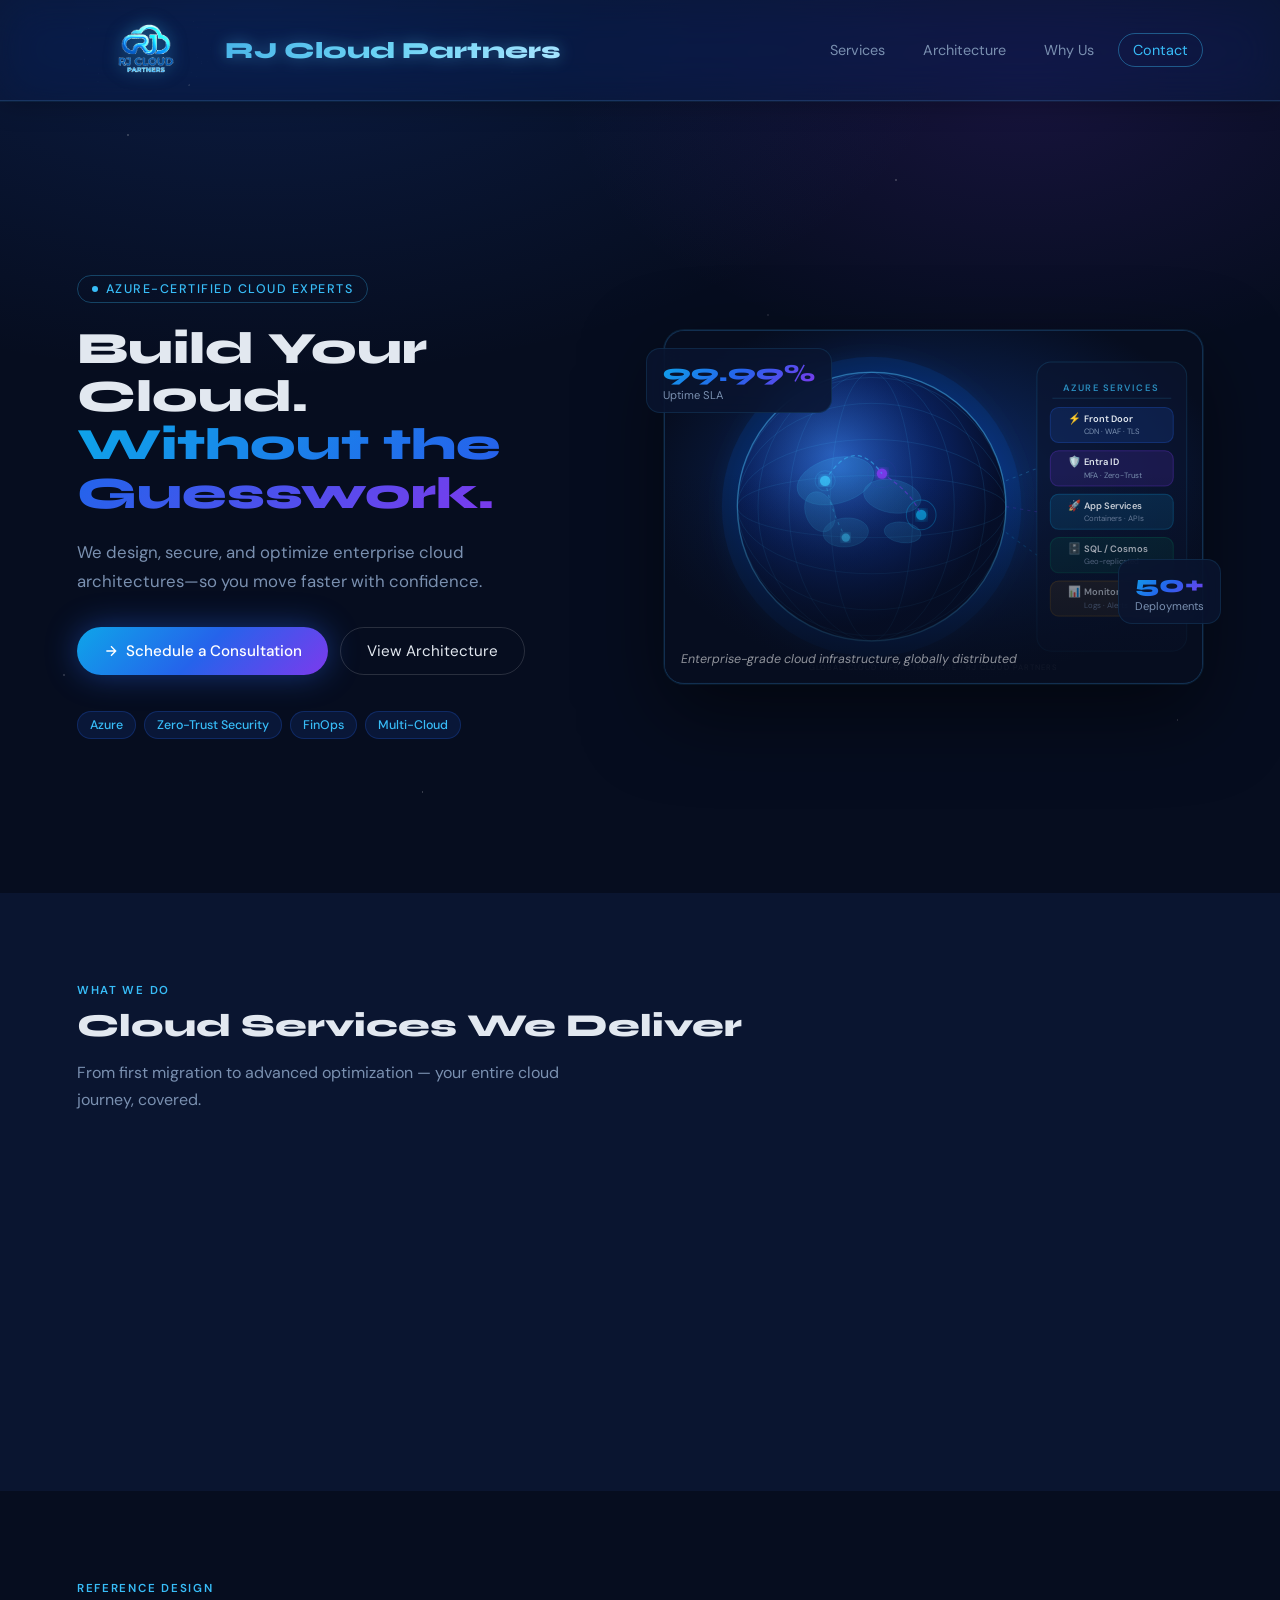
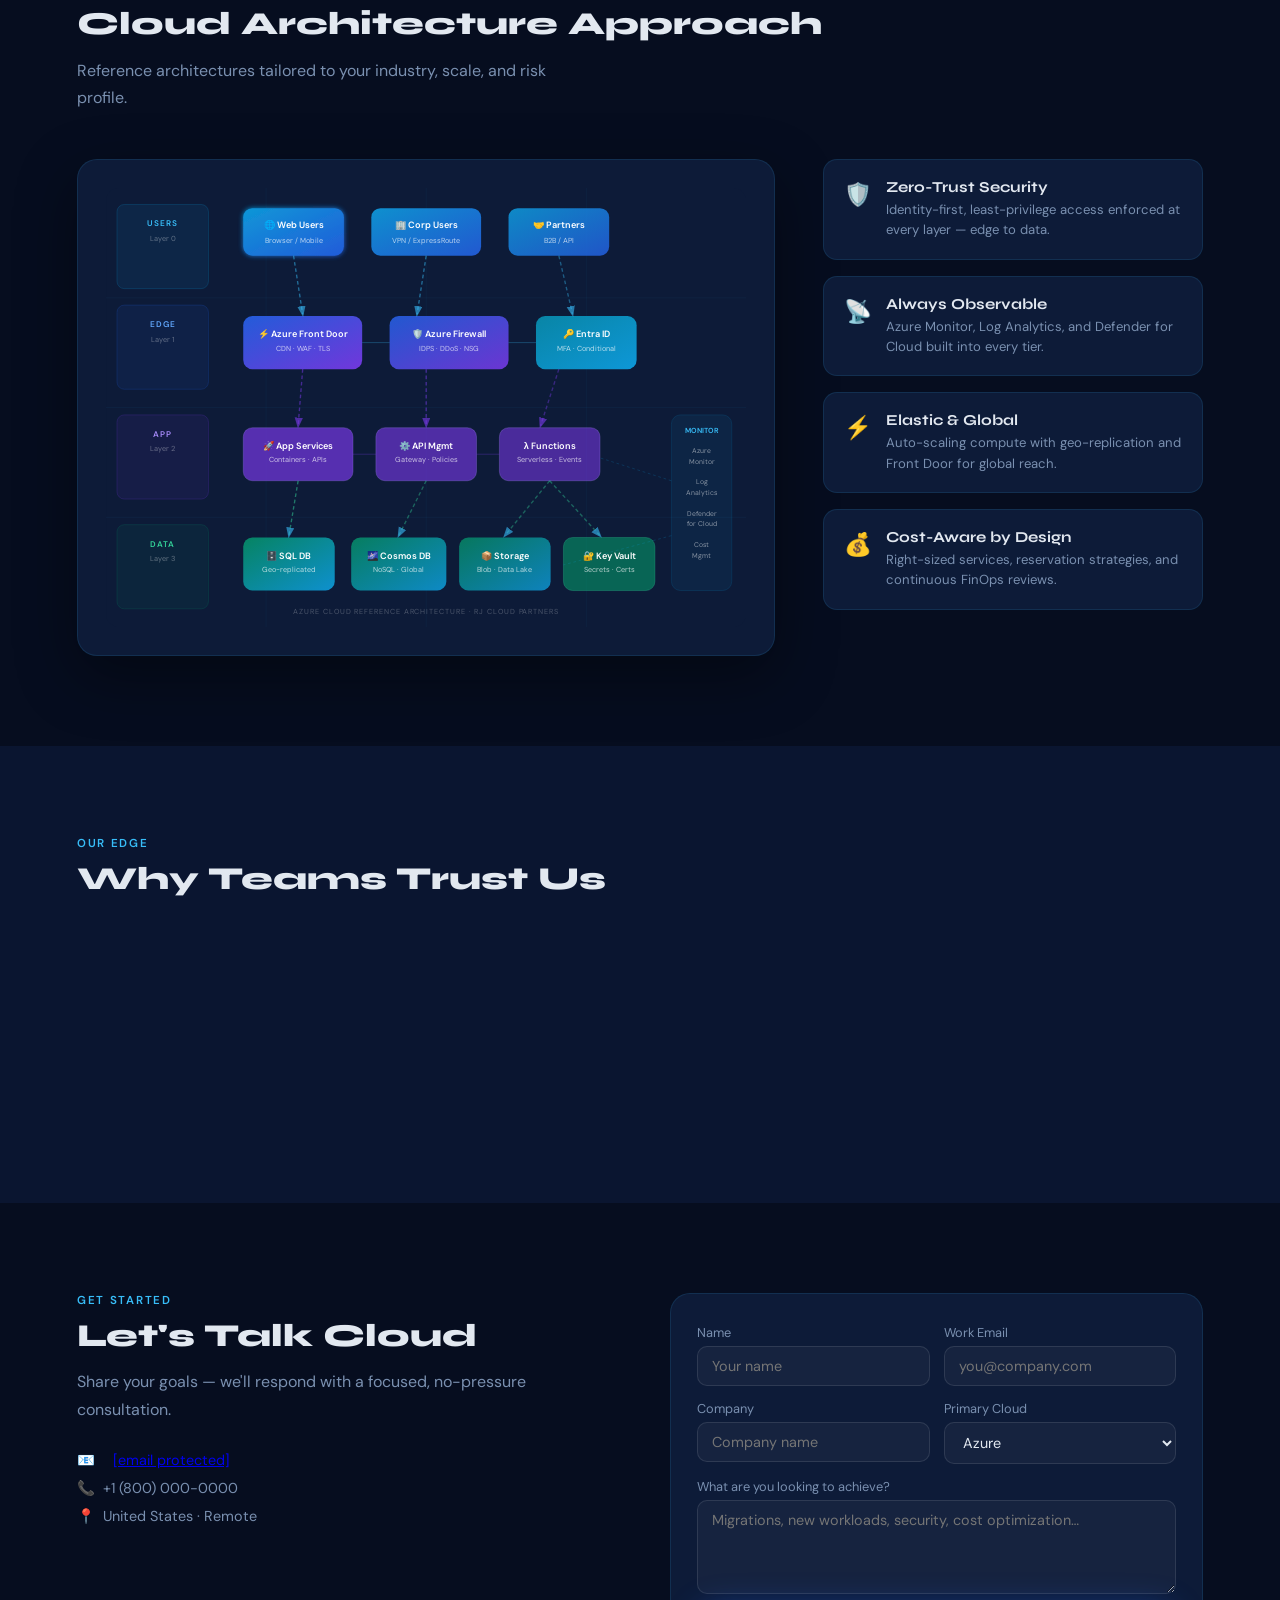
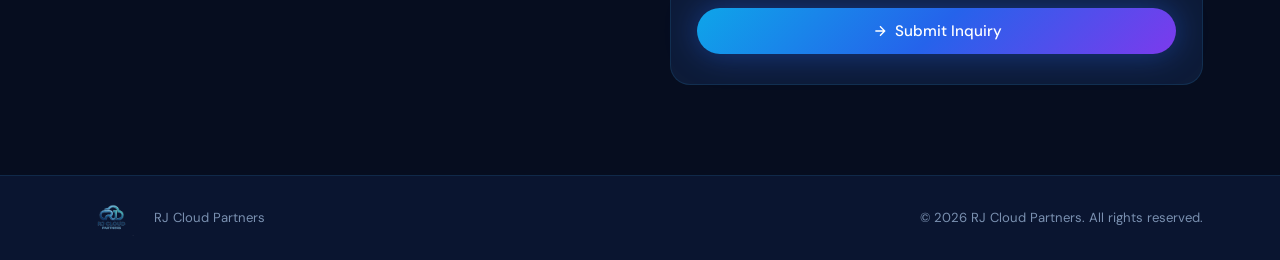
==== commit c3b43403: "Add files via upload" ====
--- a/index.html
+++ b/index.html
@@ -420,12 +420,153 @@
 
       <div class="hero-visual">
         <div style="position:relative;">
-          <!-- Hero image: cloud data center aesthetic from Unsplash -->
+          <!-- Self-contained animated cloud globe SVG — no external dependencies -->
           <div class="hero-img-card">
-            <img
-              src="https://images.unsplash.com/photo-1451187580459-43490279c0fa?w=900&q=80&auto=format&fit=crop"
-              alt="Global cloud network"
-            />
+            <svg viewBox="0 0 520 340" xmlns="http://www.w3.org/2000/svg" style="width:100%;display:block;">
+              <defs>
+                <radialGradient id="bgGlow" cx="50%" cy="45%" r="55%">
+                  <stop offset="0%" stop-color="#0D2D6B"/>
+                  <stop offset="100%" stop-color="#060D1F"/>
+                </radialGradient>
+                <radialGradient id="globeGrad" cx="38%" cy="35%" r="60%">
+                  <stop offset="0%" stop-color="#1E4DB7"/>
+                  <stop offset="60%" stop-color="#0A2260"/>
+                  <stop offset="100%" stop-color="#050E2A"/>
+                </radialGradient>
+                <radialGradient id="globeShine" cx="35%" cy="30%" r="45%">
+                  <stop offset="0%" stop-color="rgba(100,200,255,0.18)"/>
+                  <stop offset="100%" stop-color="rgba(0,0,0,0)"/>
+                </radialGradient>
+                <linearGradient id="lineGrad" x1="0%" y1="0%" x2="100%" y2="0%">
+                  <stop offset="0%" stop-color="rgba(56,189,248,0)"/>
+                  <stop offset="50%" stop-color="rgba(56,189,248,0.7)"/>
+                  <stop offset="100%" stop-color="rgba(56,189,248,0)"/>
+                </linearGradient>
+                <filter id="nodeGlow">
+                  <feGaussianBlur stdDeviation="3" result="b"/>
+                  <feMerge><feMergeNode in="b"/><feMergeNode in="SourceGraphic"/></feMerge>
+                </filter>
+                <filter id="globeGlowF">
+                  <feGaussianBlur stdDeviation="12" result="b"/>
+                  <feMerge><feMergeNode in="b"/><feMergeNode in="SourceGraphic"/></feMerge>
+                </filter>
+                <clipPath id="globeClip">
+                  <circle cx="200" cy="170" r="130"/>
+                </clipPath>
+              </defs>
+
+              <!-- Background -->
+              <rect width="520" height="340" fill="url(#bgGlow)"/>
+
+              <!-- Ambient glow behind globe -->
+              <circle cx="200" cy="170" r="145" fill="rgba(37,99,235,0.12)" filter="url(#globeGlowF)"/>
+
+              <!-- Globe body -->
+              <circle cx="200" cy="170" r="130" fill="url(#globeGrad)" stroke="rgba(56,189,248,0.25)" stroke-width="1.5"/>
+
+              <!-- Globe latitude lines -->
+              <g clip-path="url(#globeClip)" stroke="rgba(56,189,248,0.15)" stroke-width="0.8" fill="none">
+                <ellipse cx="200" cy="170" rx="130" ry="30"/>
+                <ellipse cx="200" cy="170" rx="130" ry="65"/>
+                <ellipse cx="200" cy="170" rx="130" ry="100"/>
+                <ellipse cx="200" cy="170" rx="130" ry="125"/>
+                <!-- Longitude lines -->
+                <ellipse cx="200" cy="170" rx="40" ry="130"/>
+                <ellipse cx="200" cy="170" rx="80" ry="130"/>
+                <ellipse cx="200" cy="170" rx="110" ry="130"/>
+              </g>
+
+              <!-- Continent blobs -->
+              <g clip-path="url(#globeClip)" fill="rgba(56,189,248,0.18)" stroke="rgba(56,189,248,0.3)" stroke-width="0.5">
+                <ellipse cx="165" cy="145" rx="38" ry="22" transform="rotate(-15,165,145)"/>
+                <ellipse cx="220" cy="160" rx="28" ry="16" transform="rotate(10,220,160)"/>
+                <ellipse cx="175" cy="195" rx="22" ry="14" transform="rotate(-5,175,195)"/>
+                <ellipse cx="230" cy="195" rx="18" ry="10" transform="rotate(8,230,195)"/>
+                <ellipse cx="150" cy="175" rx="14" ry="20" transform="rotate(-20,150,175)"/>
+              </g>
+
+              <!-- Globe shine overlay -->
+              <circle cx="200" cy="170" r="130" fill="url(#globeShine)"/>
+              <!-- Globe edge highlight -->
+              <circle cx="200" cy="170" r="130" fill="none" stroke="rgba(100,200,255,0.3)" stroke-width="1"/>
+
+              <!-- ── Connection nodes on globe ── -->
+              <!-- Node: NA -->
+              <circle cx="155" cy="145" r="5" fill="#38BDF8" filter="url(#nodeGlow)" opacity="0.95"/>
+              <circle cx="155" cy="145" r="9" fill="none" stroke="rgba(56,189,248,0.4)" stroke-width="1">
+                <animate attributeName="r" values="9;15;9" dur="2.5s" repeatCount="indefinite"/>
+                <animate attributeName="opacity" values="0.5;0;0.5" dur="2.5s" repeatCount="indefinite"/>
+              </circle>
+
+              <!-- Node: EU -->
+              <circle cx="210" cy="138" r="5" fill="#7C3AED" filter="url(#nodeGlow)" opacity="0.95"/>
+              <circle cx="210" cy="138" r="9" fill="none" stroke="rgba(124,58,237,0.4)" stroke-width="1">
+                <animate attributeName="r" values="9;15;9" dur="3s" begin="0.8s" repeatCount="indefinite"/>
+                <animate attributeName="opacity" values="0.5;0;0.5" dur="3s" begin="0.8s" repeatCount="indefinite"/>
+              </circle>
+
+              <!-- Node: APAC -->
+              <circle cx="248" cy="178" r="5" fill="#0EA5E9" filter="url(#nodeGlow)" opacity="0.95"/>
+              <circle cx="248" cy="178" r="9" fill="none" stroke="rgba(14,165,233,0.4)" stroke-width="1">
+                <animate attributeName="r" values="9;15;9" dur="2.8s" begin="1.4s" repeatCount="indefinite"/>
+                <animate attributeName="opacity" values="0.5;0;0.5" dur="2.8s" begin="1.4s" repeatCount="indefinite"/>
+              </circle>
+
+              <!-- Node: SA -->
+              <circle cx="175" cy="200" r="4" fill="#38BDF8" filter="url(#nodeGlow)" opacity="0.85"/>
+
+              <!-- Arc lines between nodes -->
+              <path d="M155,145 Q182,100 210,138" fill="none" stroke="rgba(56,189,248,0.55)" stroke-width="1.2" stroke-dasharray="4,3"/>
+              <path d="M210,138 Q238,155 248,178" fill="none" stroke="rgba(124,58,237,0.55)" stroke-width="1.2" stroke-dasharray="4,3"/>
+              <path d="M155,145 Q162,178 175,200" fill="none" stroke="rgba(56,189,248,0.4)" stroke-width="1" stroke-dasharray="3,4"/>
+
+              <!-- ── Right panel: cloud services stack ── -->
+              <!-- Panel background -->
+              <rect x="360" y="30" width="145" height="280" rx="14" fill="rgba(10,21,48,0.7)" stroke="rgba(56,189,248,0.15)" stroke-width="1"/>
+
+              <!-- Panel title -->
+              <text x="432" y="58" text-anchor="middle" fill="rgba(56,189,248,0.7)" font-size="9" font-family="DM Sans,sans-serif" font-weight="600" letter-spacing="1.5">AZURE SERVICES</text>
+              <line x1="375" y1="65" x2="490" y2="65" stroke="rgba(56,189,248,0.15)" stroke-width="1"/>
+
+              <!-- Service rows -->
+              <!-- Row 1 -->
+              <rect x="373" y="74" width="119" height="34" rx="8" fill="rgba(37,99,235,0.15)" stroke="rgba(37,99,235,0.3)" stroke-width="1"/>
+              <text x="390" y="88" fill="#60A5FA" font-size="10" font-family="DM Sans,sans-serif">⚡</text>
+              <text x="406" y="88" fill="#E2E8F0" font-size="9" font-family="DM Sans,sans-serif" font-weight="600">Front Door</text>
+              <text x="406" y="100" fill="#7A90B0" font-size="7.5" font-family="DM Sans,sans-serif">CDN · WAF · TLS</text>
+
+              <!-- Row 2 -->
+              <rect x="373" y="116" width="119" height="34" rx="8" fill="rgba(124,58,237,0.15)" stroke="rgba(124,58,237,0.3)" stroke-width="1"/>
+              <text x="390" y="130" fill="#A78BFA" font-size="10" font-family="DM Sans,sans-serif">🛡️</text>
+              <text x="406" y="130" fill="#E2E8F0" font-size="9" font-family="DM Sans,sans-serif" font-weight="600">Entra ID</text>
+              <text x="406" y="142" fill="#7A90B0" font-size="7.5" font-family="DM Sans,sans-serif">MFA · Zero-Trust</text>
+
+              <!-- Row 3 -->
+              <rect x="373" y="158" width="119" height="34" rx="8" fill="rgba(14,165,233,0.15)" stroke="rgba(14,165,233,0.3)" stroke-width="1"/>
+              <text x="390" y="172" fill="#38BDF8" font-size="10" font-family="DM Sans,sans-serif">🚀</text>
+              <text x="406" y="172" fill="#E2E8F0" font-size="9" font-family="DM Sans,sans-serif" font-weight="600">App Services</text>
+              <text x="406" y="184" fill="#7A90B0" font-size="7.5" font-family="DM Sans,sans-serif">Containers · APIs</text>
+
+              <!-- Row 4 -->
+              <rect x="373" y="200" width="119" height="34" rx="8" fill="rgba(5,150,105,0.15)" stroke="rgba(5,150,105,0.3)" stroke-width="1"/>
+              <text x="390" y="214" fill="#34D399" font-size="10" font-family="DM Sans,sans-serif">🗄️</text>
+              <text x="406" y="214" fill="#E2E8F0" font-size="9" font-family="DM Sans,sans-serif" font-weight="600">SQL / Cosmos</text>
+              <text x="406" y="226" fill="#7A90B0" font-size="7.5" font-family="DM Sans,sans-serif">Geo-replicated</text>
+
+              <!-- Row 5 -->
+              <rect x="373" y="242" width="119" height="34" rx="8" fill="rgba(245,158,11,0.12)" stroke="rgba(245,158,11,0.25)" stroke-width="1"/>
+              <text x="390" y="256" fill="#FCD34D" font-size="10" font-family="DM Sans,sans-serif">📊</text>
+              <text x="406" y="256" fill="#E2E8F0" font-size="9" font-family="DM Sans,sans-serif" font-weight="600">Monitor</text>
+              <text x="406" y="268" fill="#7A90B0" font-size="7.5" font-family="DM Sans,sans-serif">Logs · Alerts · Cost</text>
+
+              <!-- Connecting lines from globe to panel -->
+              <line x1="330" y1="145" x2="360" y2="133" stroke="rgba(56,189,248,0.25)" stroke-width="1" stroke-dasharray="3,4"/>
+              <line x1="330" y1="170" x2="360" y2="175" stroke="rgba(124,58,237,0.25)" stroke-width="1" stroke-dasharray="3,4"/>
+              <line x1="330" y1="195" x2="360" y2="217" stroke="rgba(14,165,233,0.25)" stroke-width="1" stroke-dasharray="3,4"/>
+
+              <!-- Bottom label -->
+              <text x="260" y="328" text-anchor="middle" fill="rgba(255,255,255,0.2)" font-size="7.5" font-family="DM Sans,sans-serif" letter-spacing="1">GLOBAL CLOUD INFRASTRUCTURE · RJ CLOUD PARTNERS</text>
+            </svg>
             <div class="img-caption">Enterprise-grade cloud infrastructure, globally distributed</div>
           </div>
           <div class="stat-badge sb1">
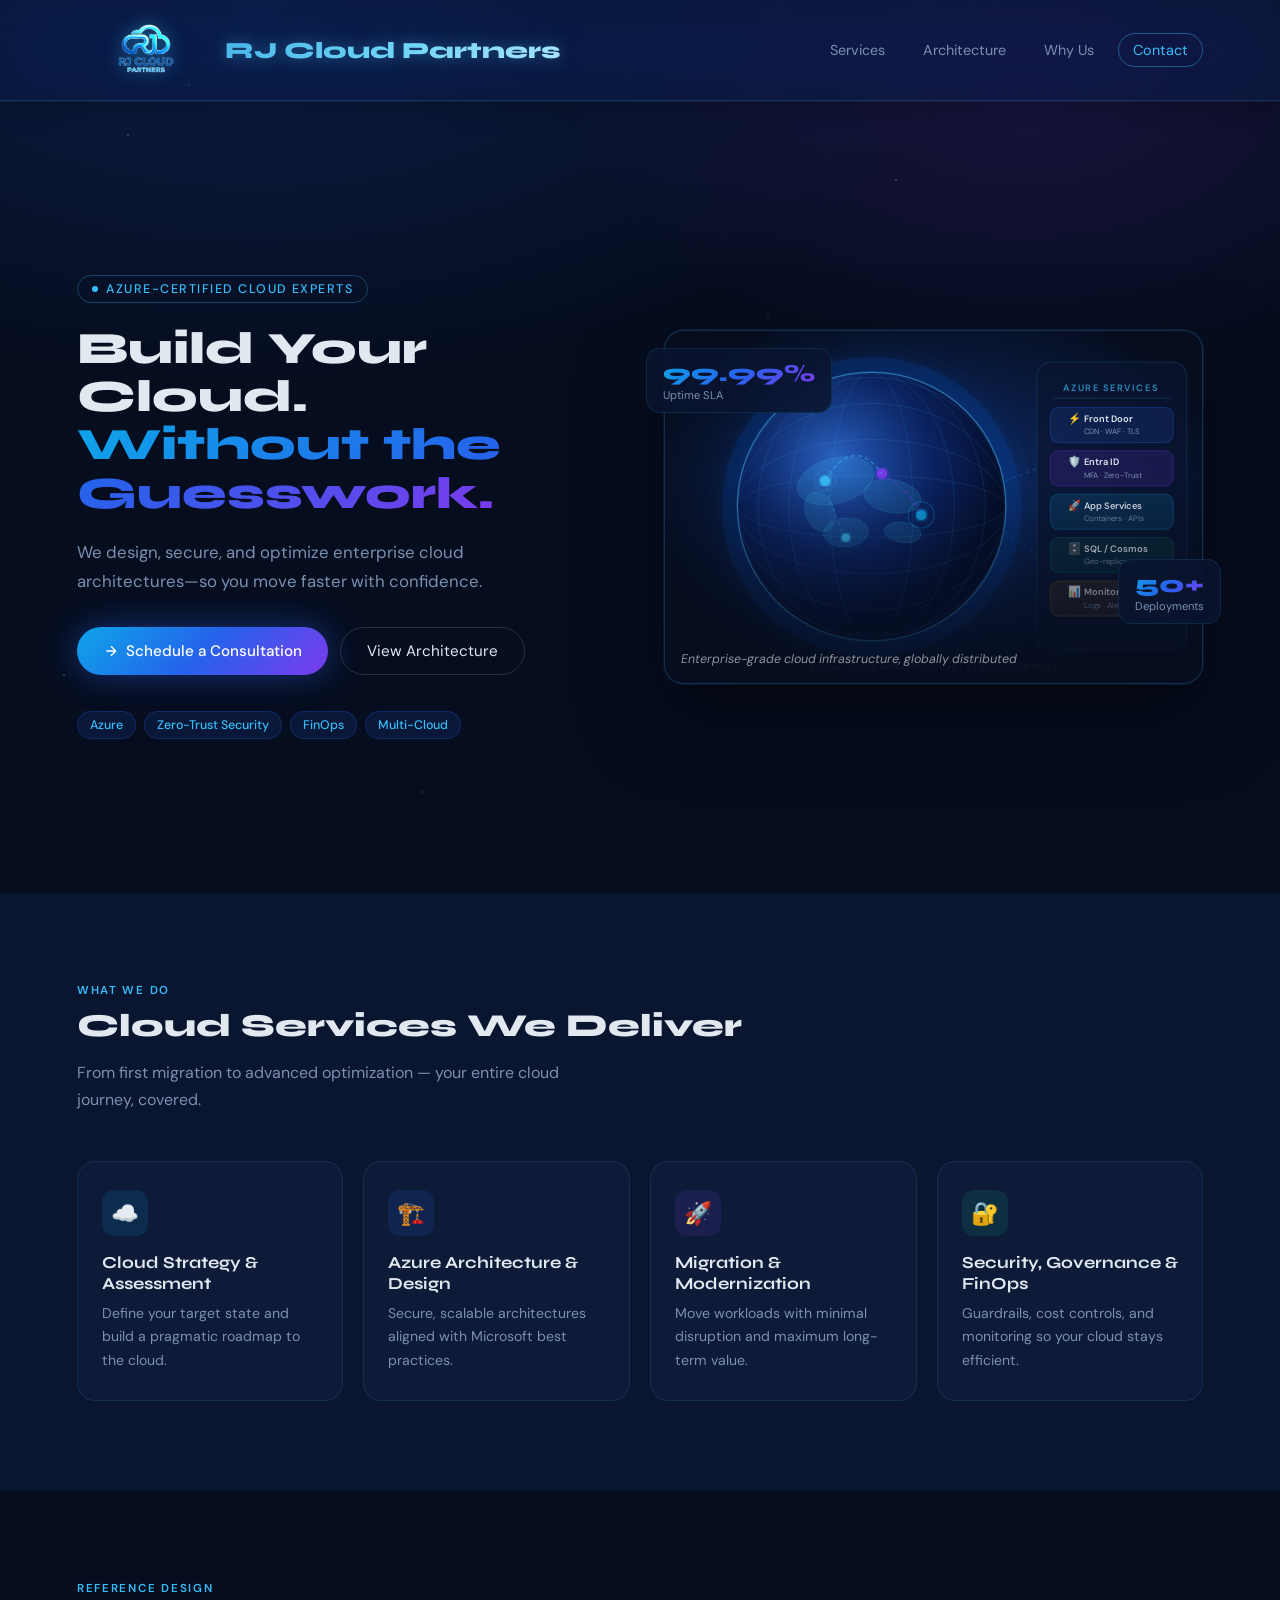
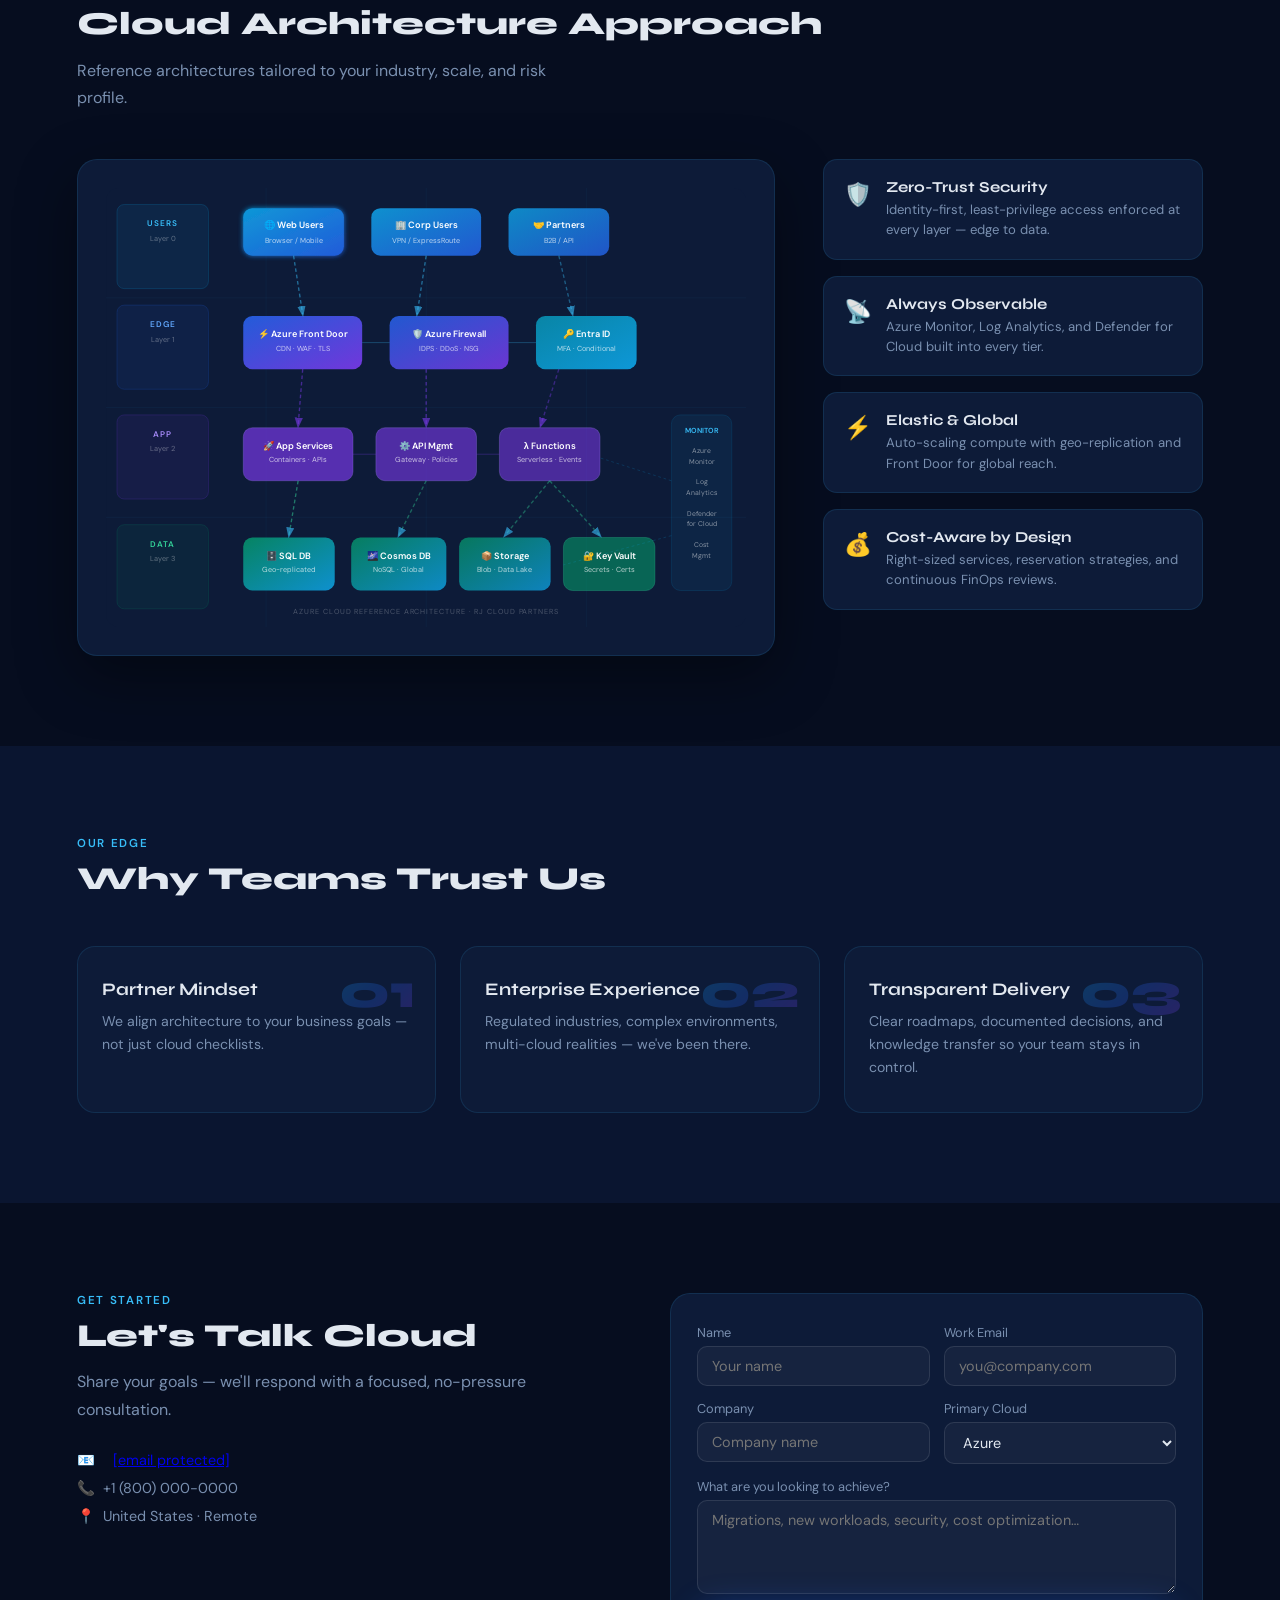
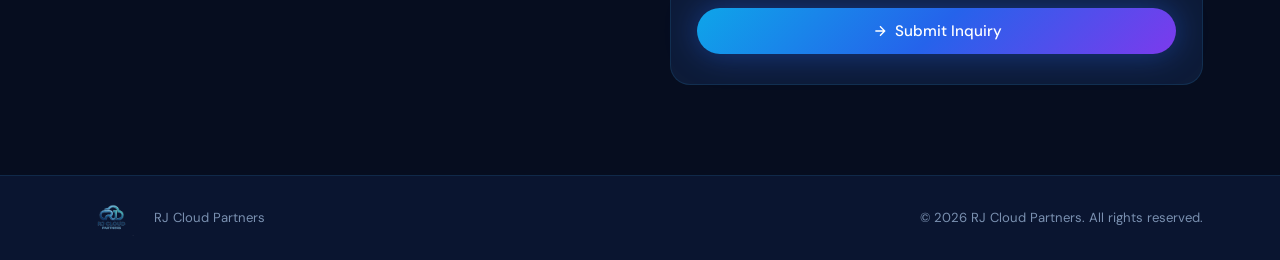
==== commit f86b48c8: "Add files via upload" ====
--- a/index.html
+++ b/index.html
@@ -4,6 +4,7 @@
   <meta charset="UTF-8" />
   <title>RJ Cloud Partners | Trusted Cloud Consulting</title>
   <meta name="viewport" content="width=device-width, initial-scale=1" />
+  <link rel="icon" type="image/svg+xml" href="[data-uri]" />
   <link rel="preconnect" href="https://fonts.googleapis.com">
   <link href="https://fonts.googleapis.com/css2?family=Syne:wght@400;600;700;800&family=DM+Sans:wght@300;400;500&display=swap" rel="stylesheet">
   <style>
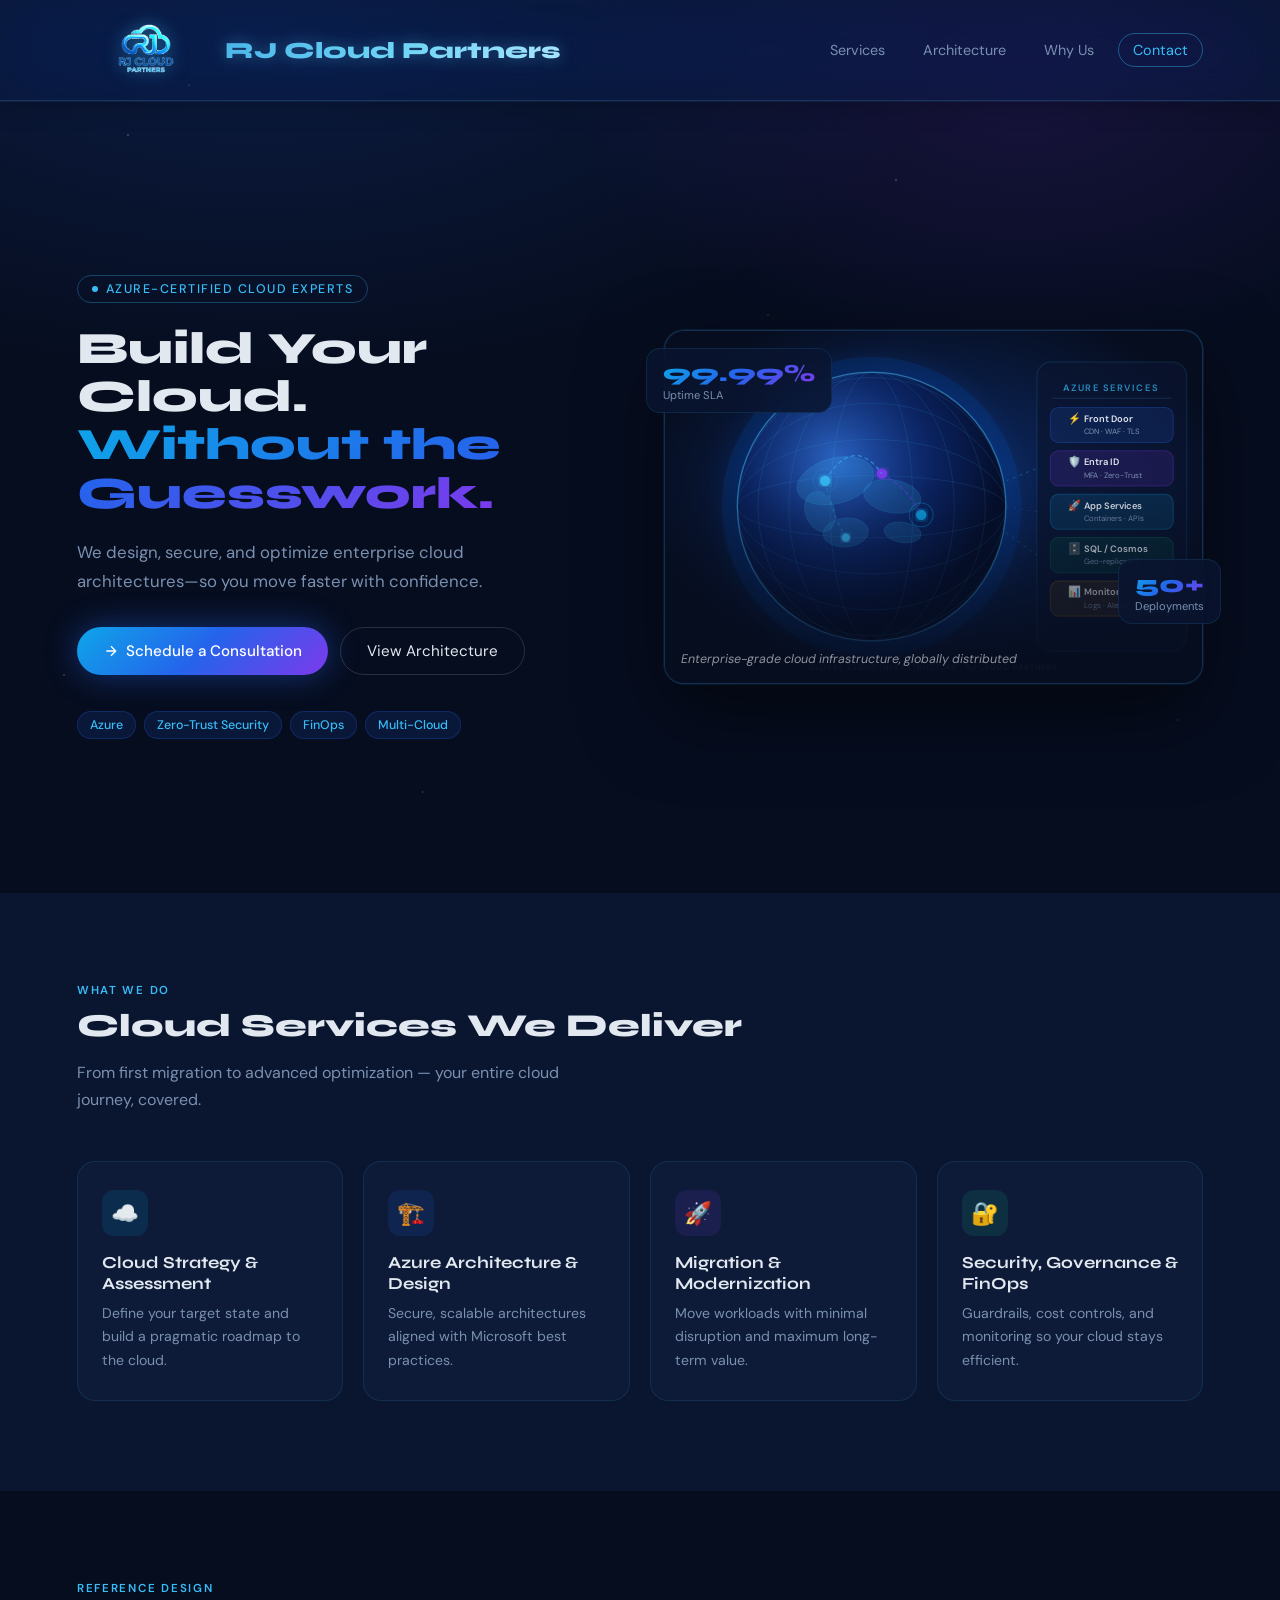
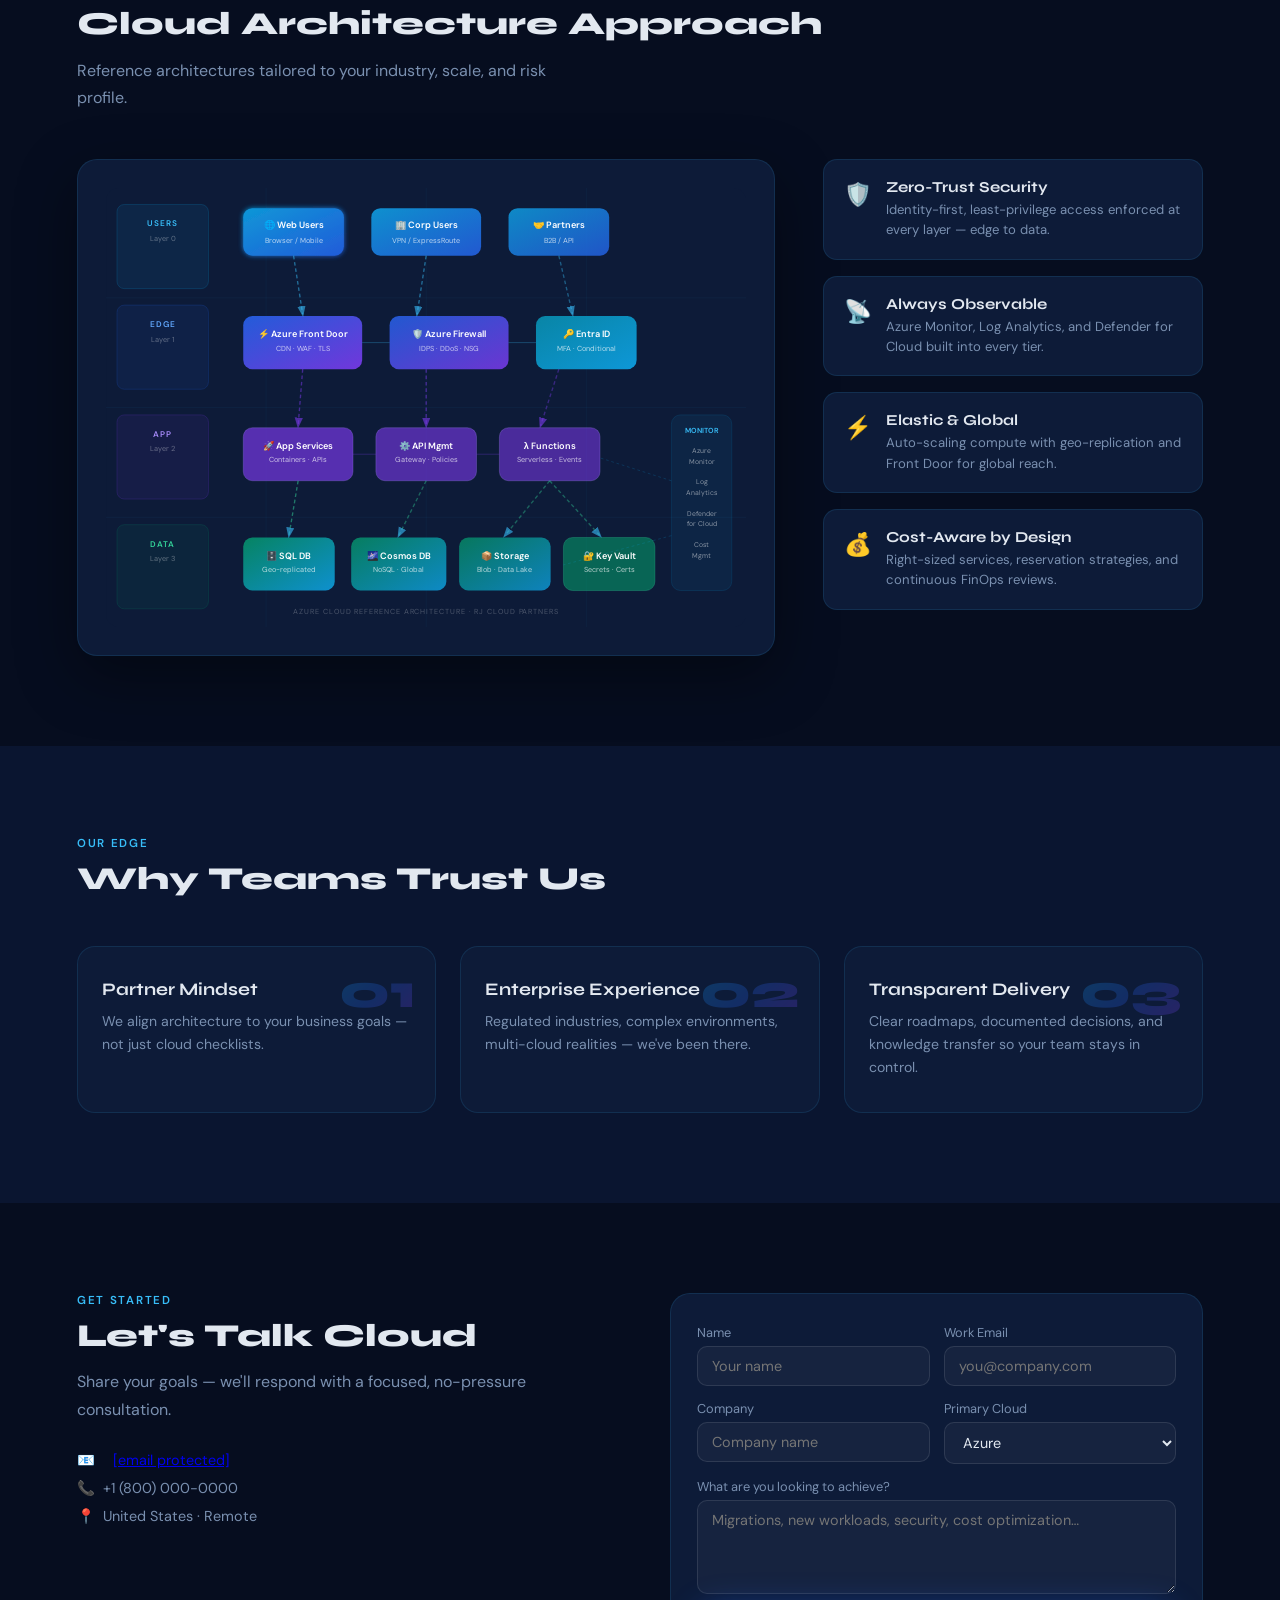
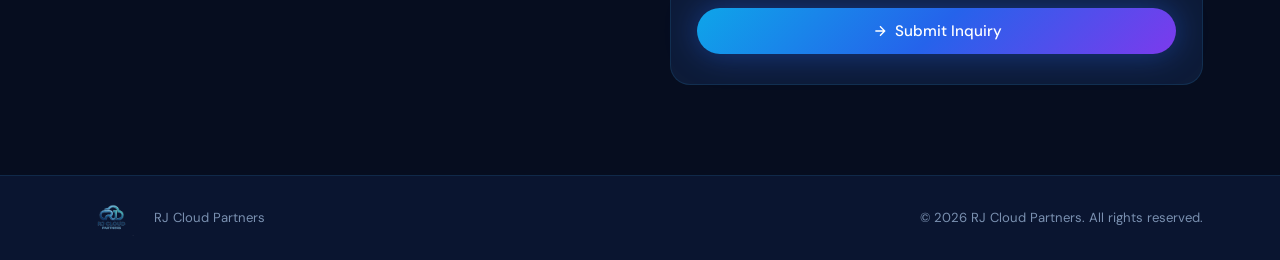
==== commit b7abdbe3: "Add files via upload" ====
--- a/index.html
+++ b/index.html
@@ -4,7 +4,7 @@
   <meta charset="UTF-8" />
   <title>RJ Cloud Partners | Trusted Cloud Consulting</title>
   <meta name="viewport" content="width=device-width, initial-scale=1" />
-  <link rel="icon" type="image/svg+xml" href="[data-uri]" />
+  <link rel="icon" type="image/svg+xml" href="[data-uri]" />
   <link rel="preconnect" href="https://fonts.googleapis.com">
   <link href="https://fonts.googleapis.com/css2?family=Syne:wght@400;600;700;800&family=DM+Sans:wght@300;400;500&display=swap" rel="stylesheet">
   <style>
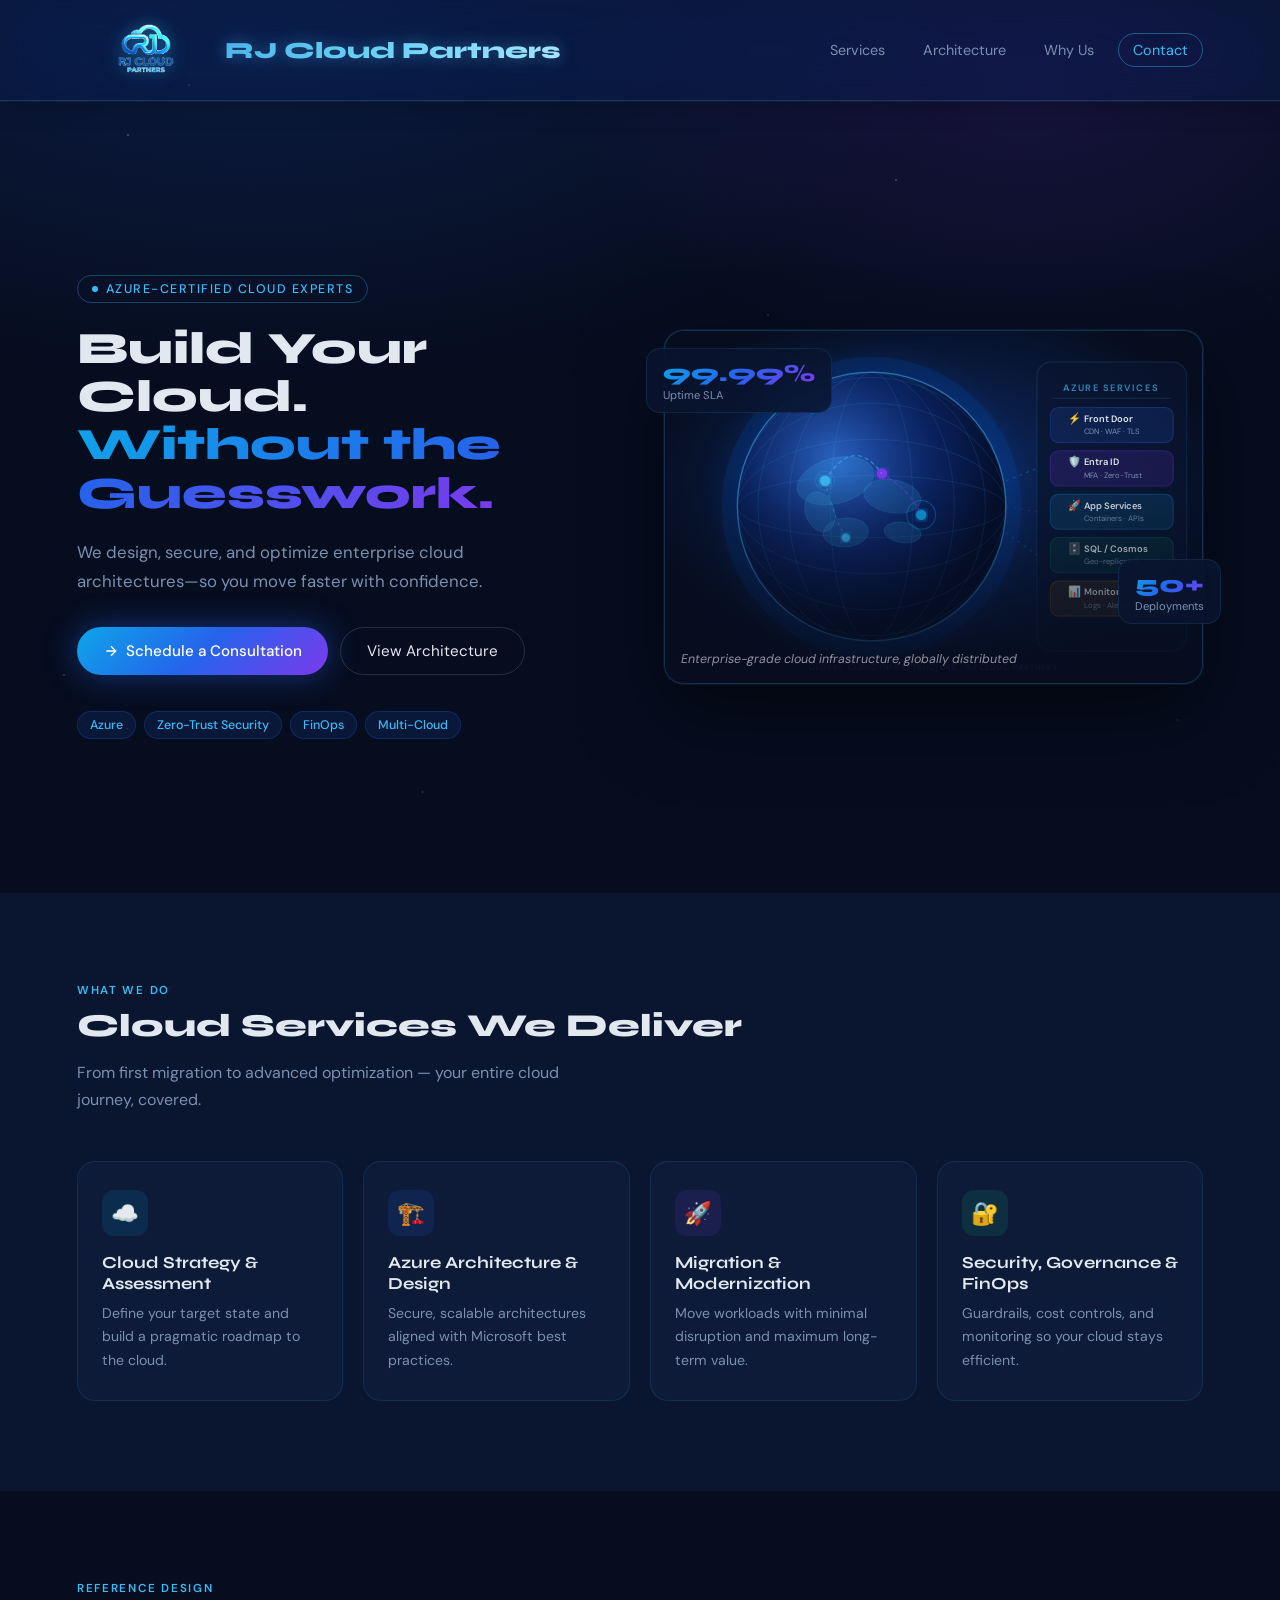
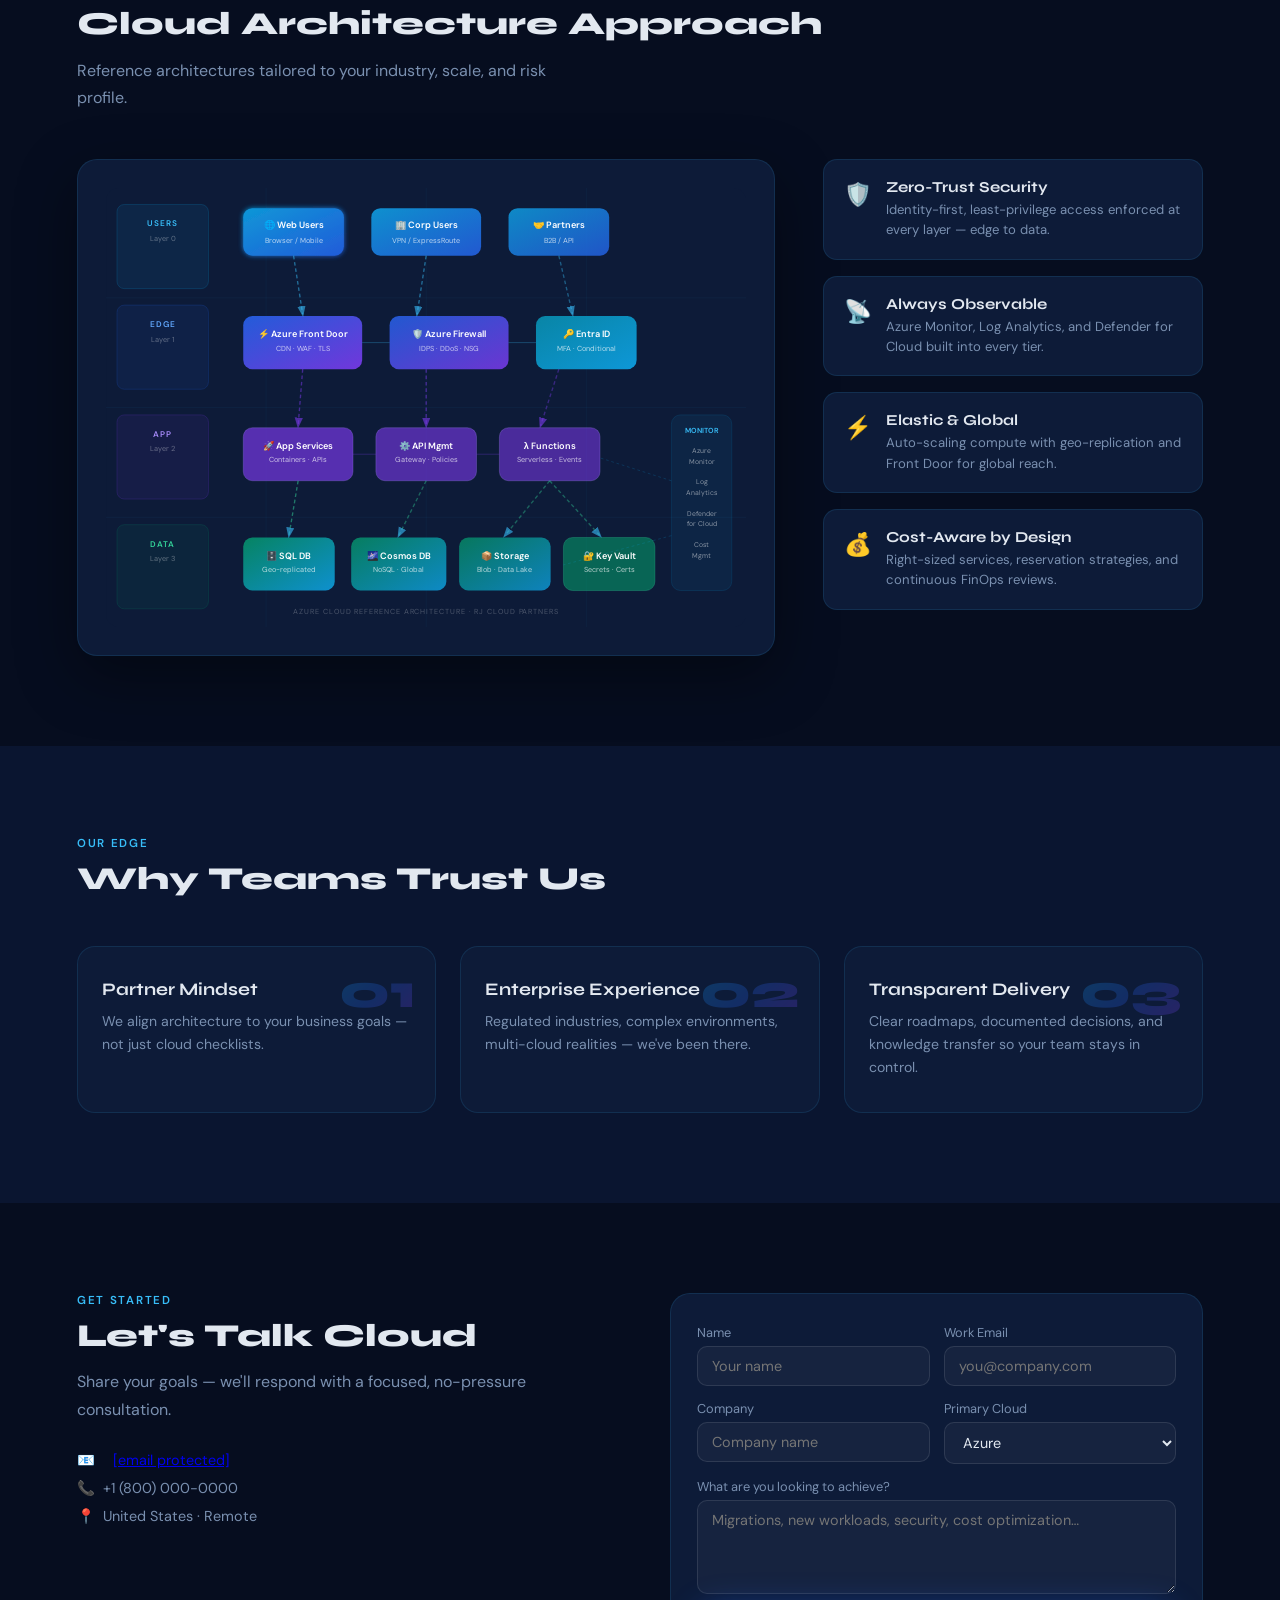
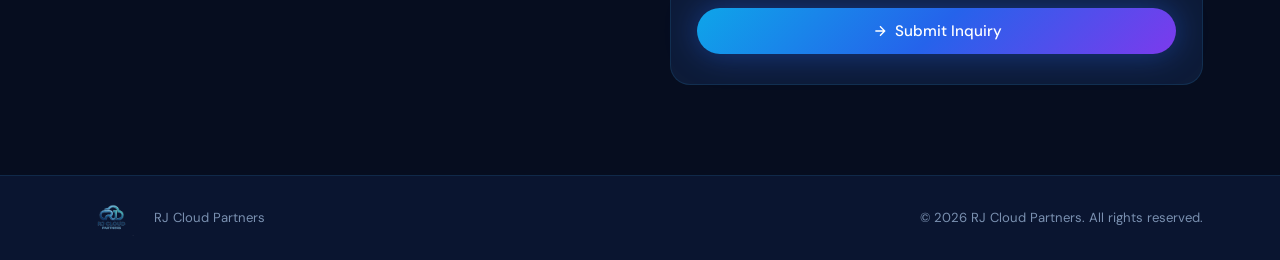
==== commit 02a95a9e: "Add files via upload" ====
--- a/index.html
+++ b/index.html
@@ -4,7 +4,7 @@
   <meta charset="UTF-8" />
   <title>RJ Cloud Partners | Trusted Cloud Consulting</title>
   <meta name="viewport" content="width=device-width, initial-scale=1" />
-  <link rel="icon" type="image/svg+xml" href="[data-uri]" />
+  <link rel="icon" type="image/svg+xml" href="[data-uri]" />
   <link rel="preconnect" href="https://fonts.googleapis.com">
   <link href="https://fonts.googleapis.com/css2?family=Syne:wght@400;600;700;800&family=DM+Sans:wght@300;400;500&display=swap" rel="stylesheet">
   <style>
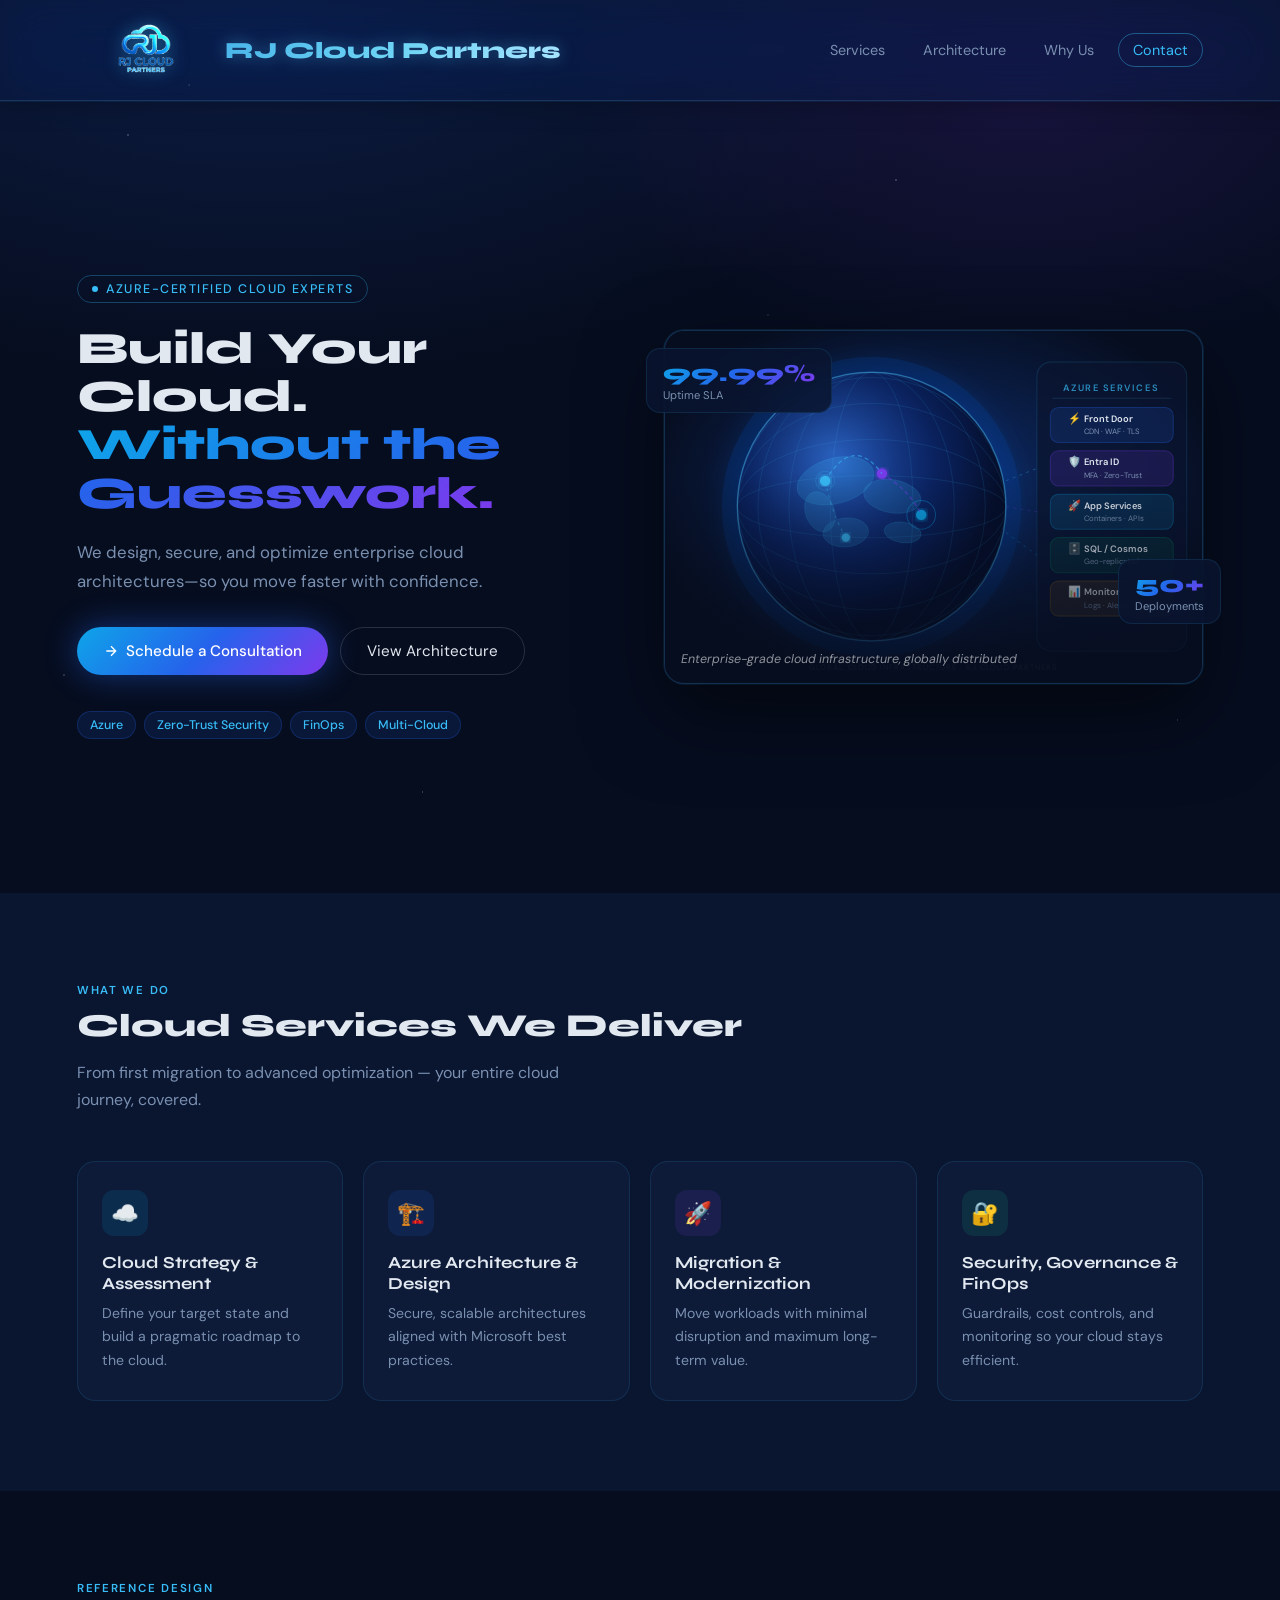
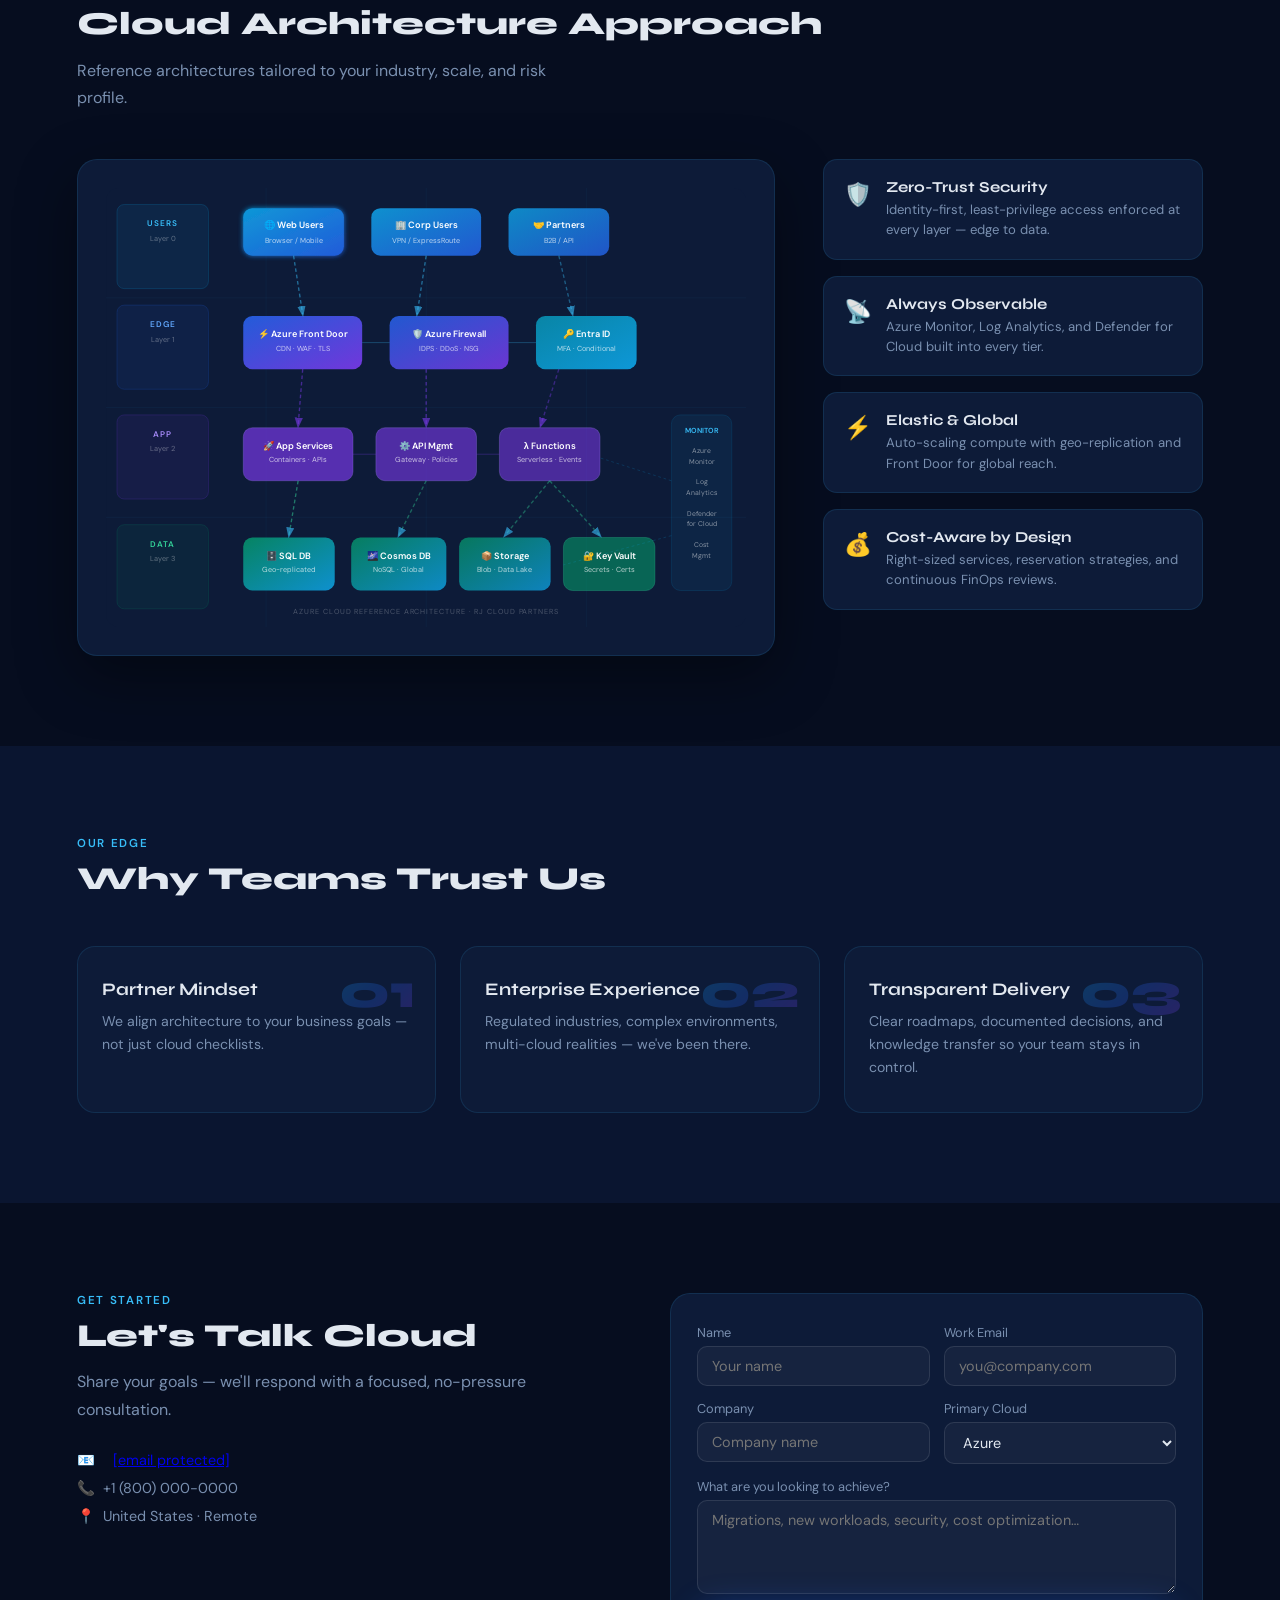
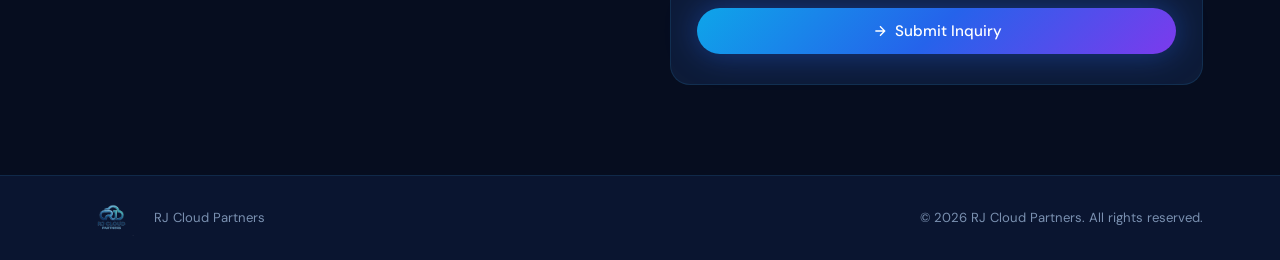
==== commit 8e073415: "Add files via upload" ====
--- a/index.html
+++ b/index.html
@@ -4,7 +4,7 @@
   <meta charset="UTF-8" />
   <title>RJ Cloud Partners | Trusted Cloud Consulting</title>
   <meta name="viewport" content="width=device-width, initial-scale=1" />
-  <link rel="icon" type="image/svg+xml" href="[data-uri]" />
+  <link rel="icon" type="image/svg+xml" href="[data-uri]" />
   <link rel="preconnect" href="https://fonts.googleapis.com">
   <link href="https://fonts.googleapis.com/css2?family=Syne:wght@400;600;700;800&family=DM+Sans:wght@300;400;500&display=swap" rel="stylesheet">
   <style>
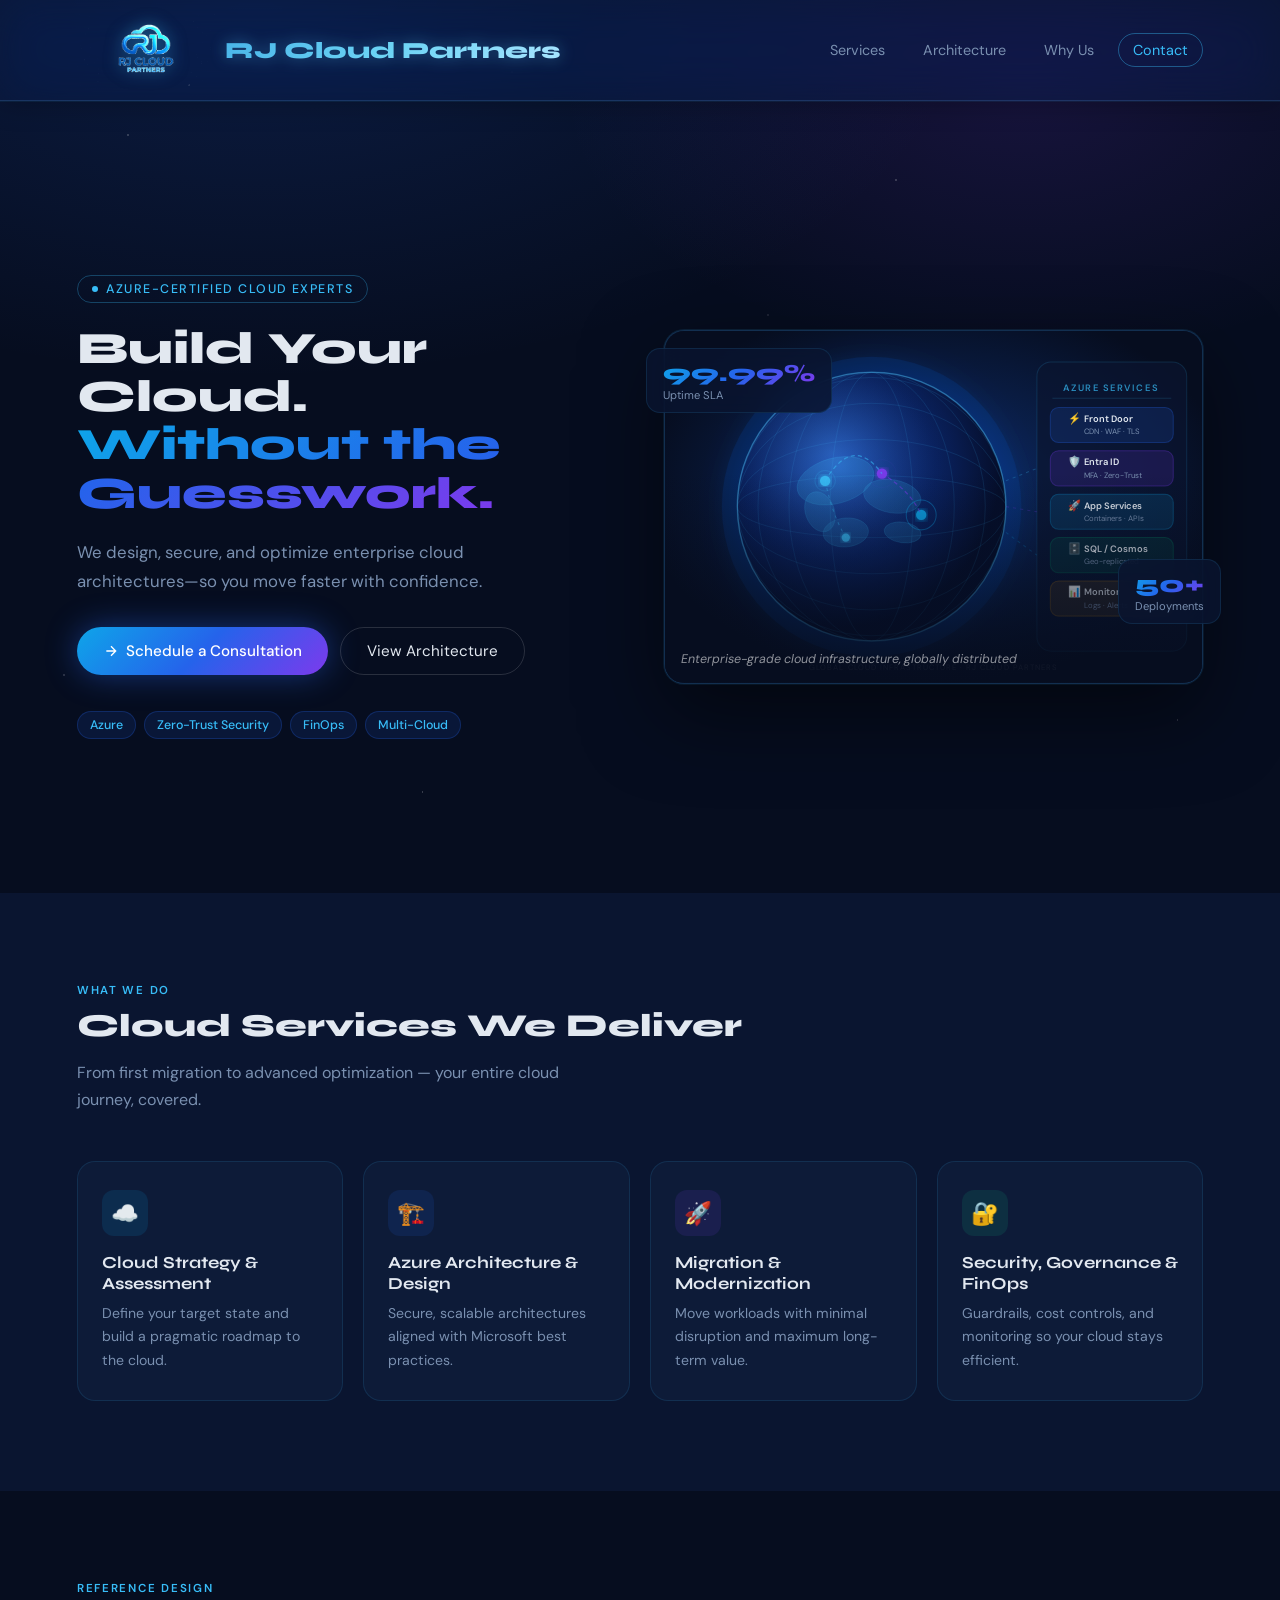
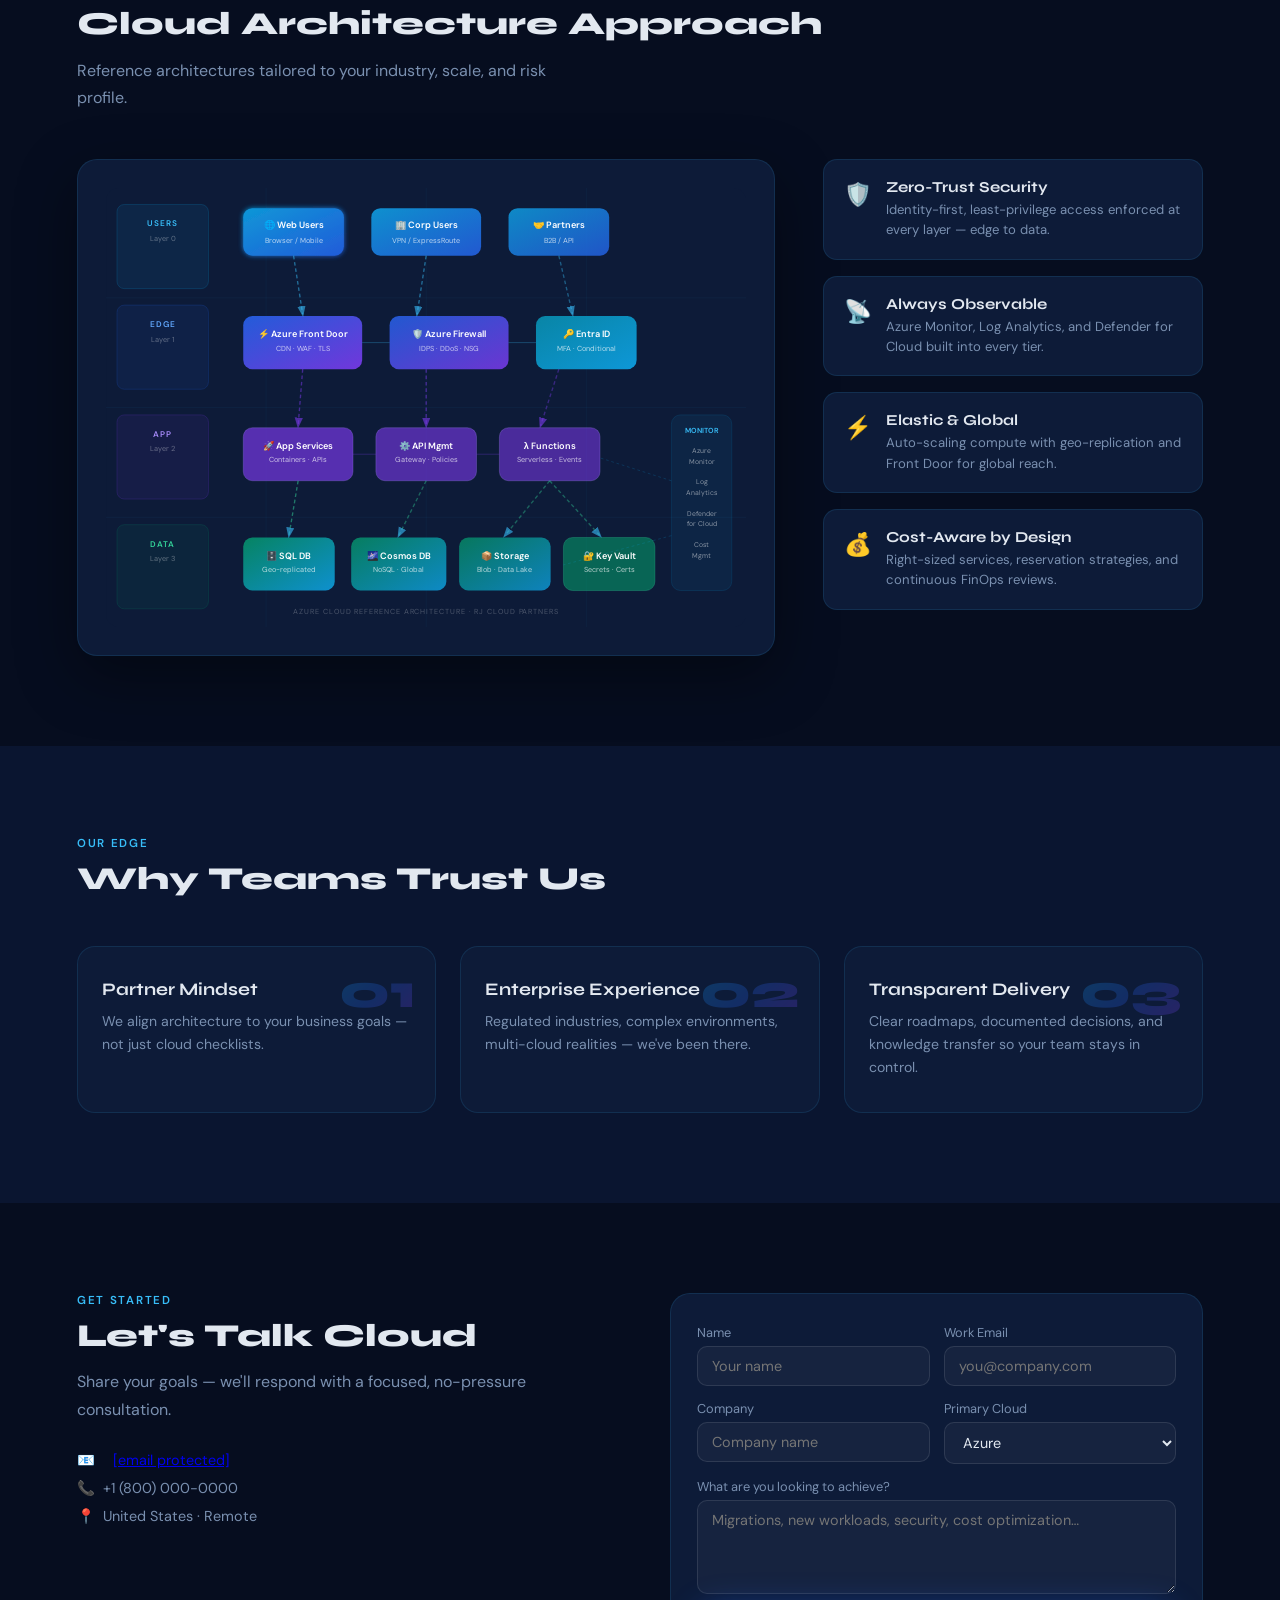
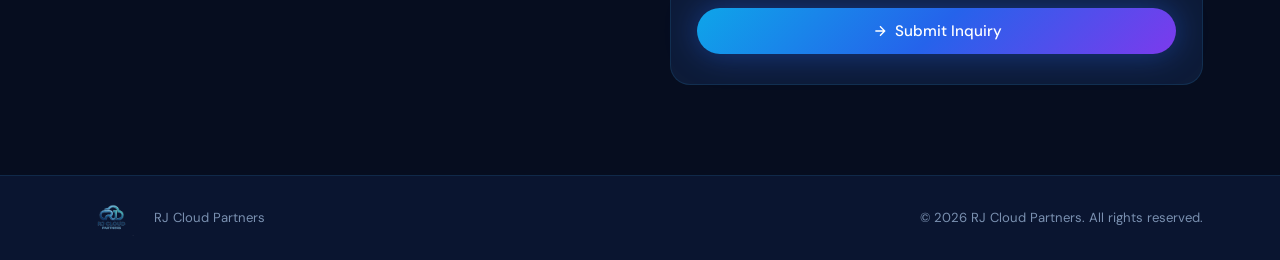
==== commit 0e09eefe: "Add files via upload" ====
--- a/index.html
+++ b/index.html
@@ -872,6 +872,11 @@
           <div class="contact-info-row">📍 &nbsp;United States · Remote</div>
         </div>
         <form id="contact-form" class="contact-form">
+          <!-- Web3Forms -->
+          <input type="hidden" name="access_key" value="57b62123-bfe4-4afe-aac5-c7bd6c634414"/>
+          <input type="hidden" name="subject" value="New Inquiry — RJ Cloud Partners"/>
+          <input type="hidden" name="from_name" value="RJ Cloud Partners Website"/>
+          <input type="checkbox" name="botcheck" style="display:none"/>
           <div class="form-row">
             <div class="form-field">
               <label for="name">Name</label>
@@ -947,7 +952,7 @@
 
     const data = new FormData(form);
     try {
-      const response = await fetch('https://formspree.io/f/mbdzgryy', {
+      const response = await fetch('https://api.web3forms.com/submit', {
         method: 'POST',
         body: data,
         headers: { 'Accept': 'application/json' }
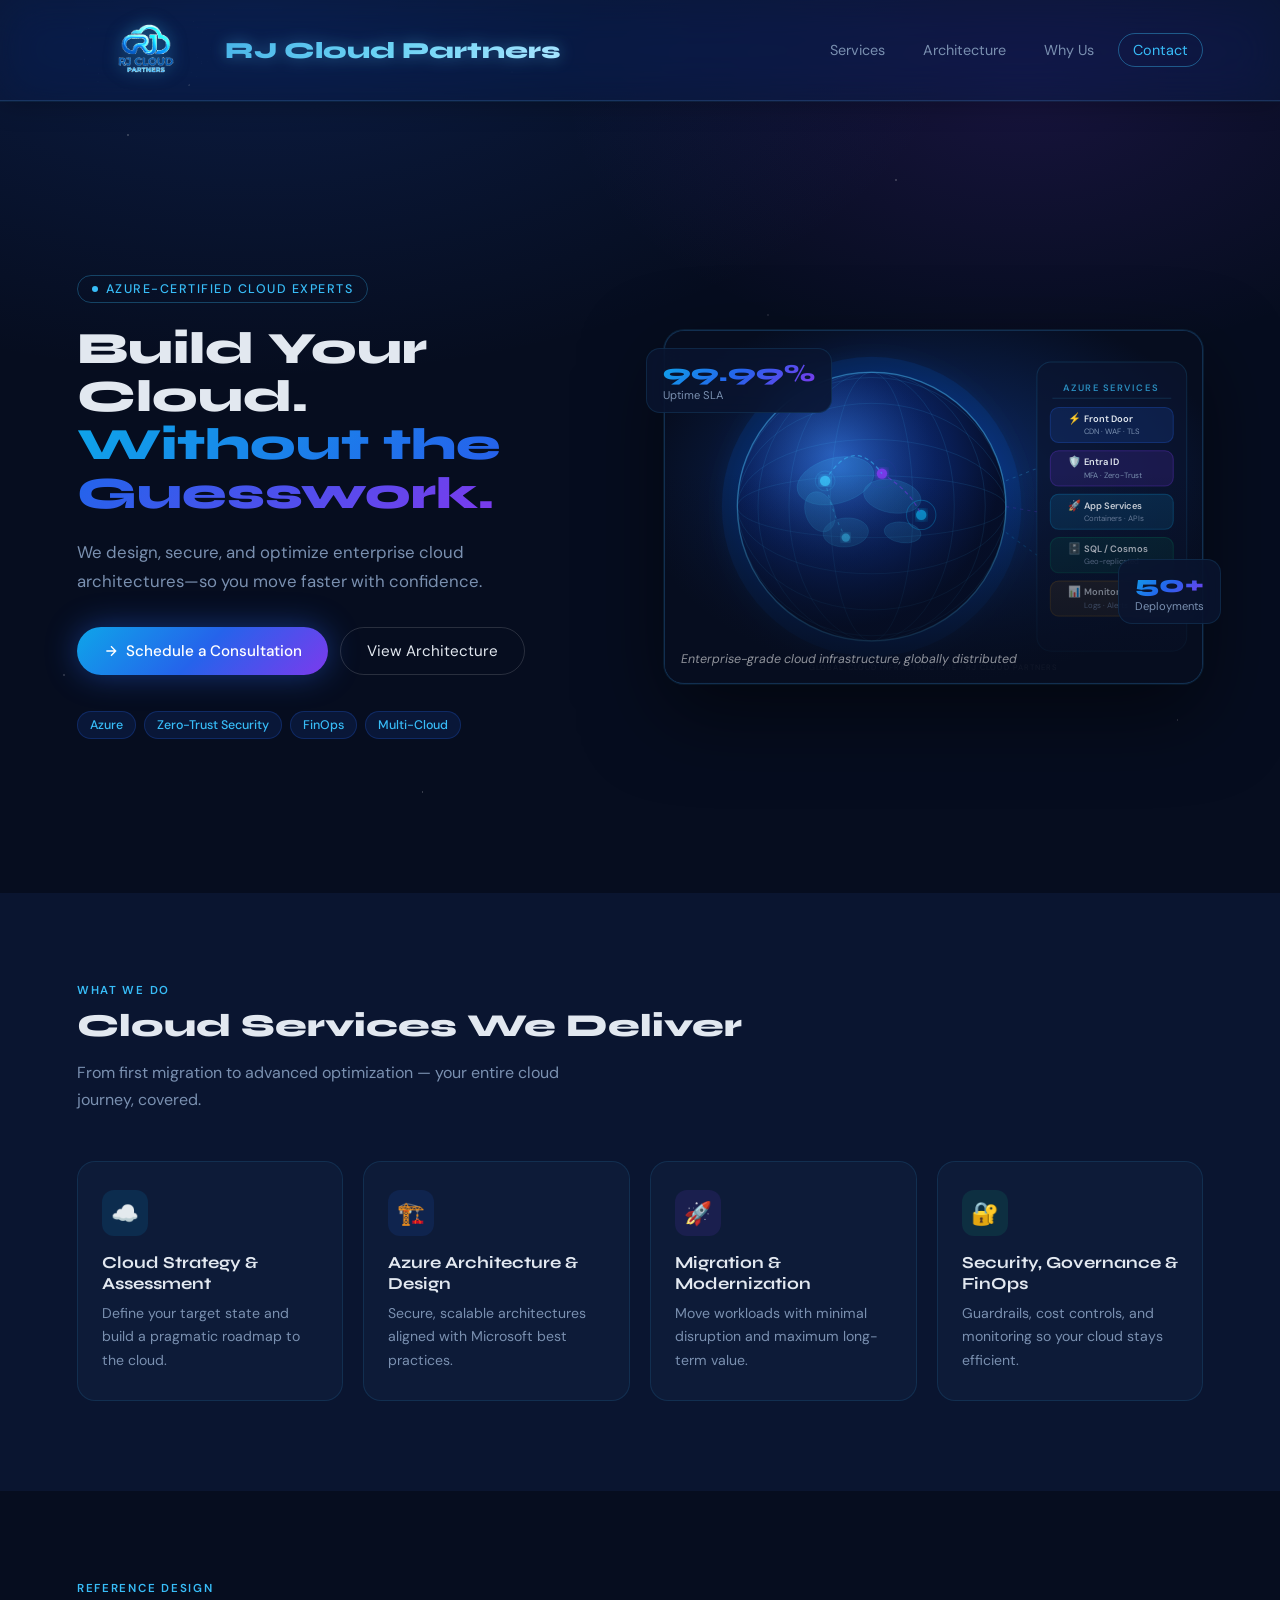
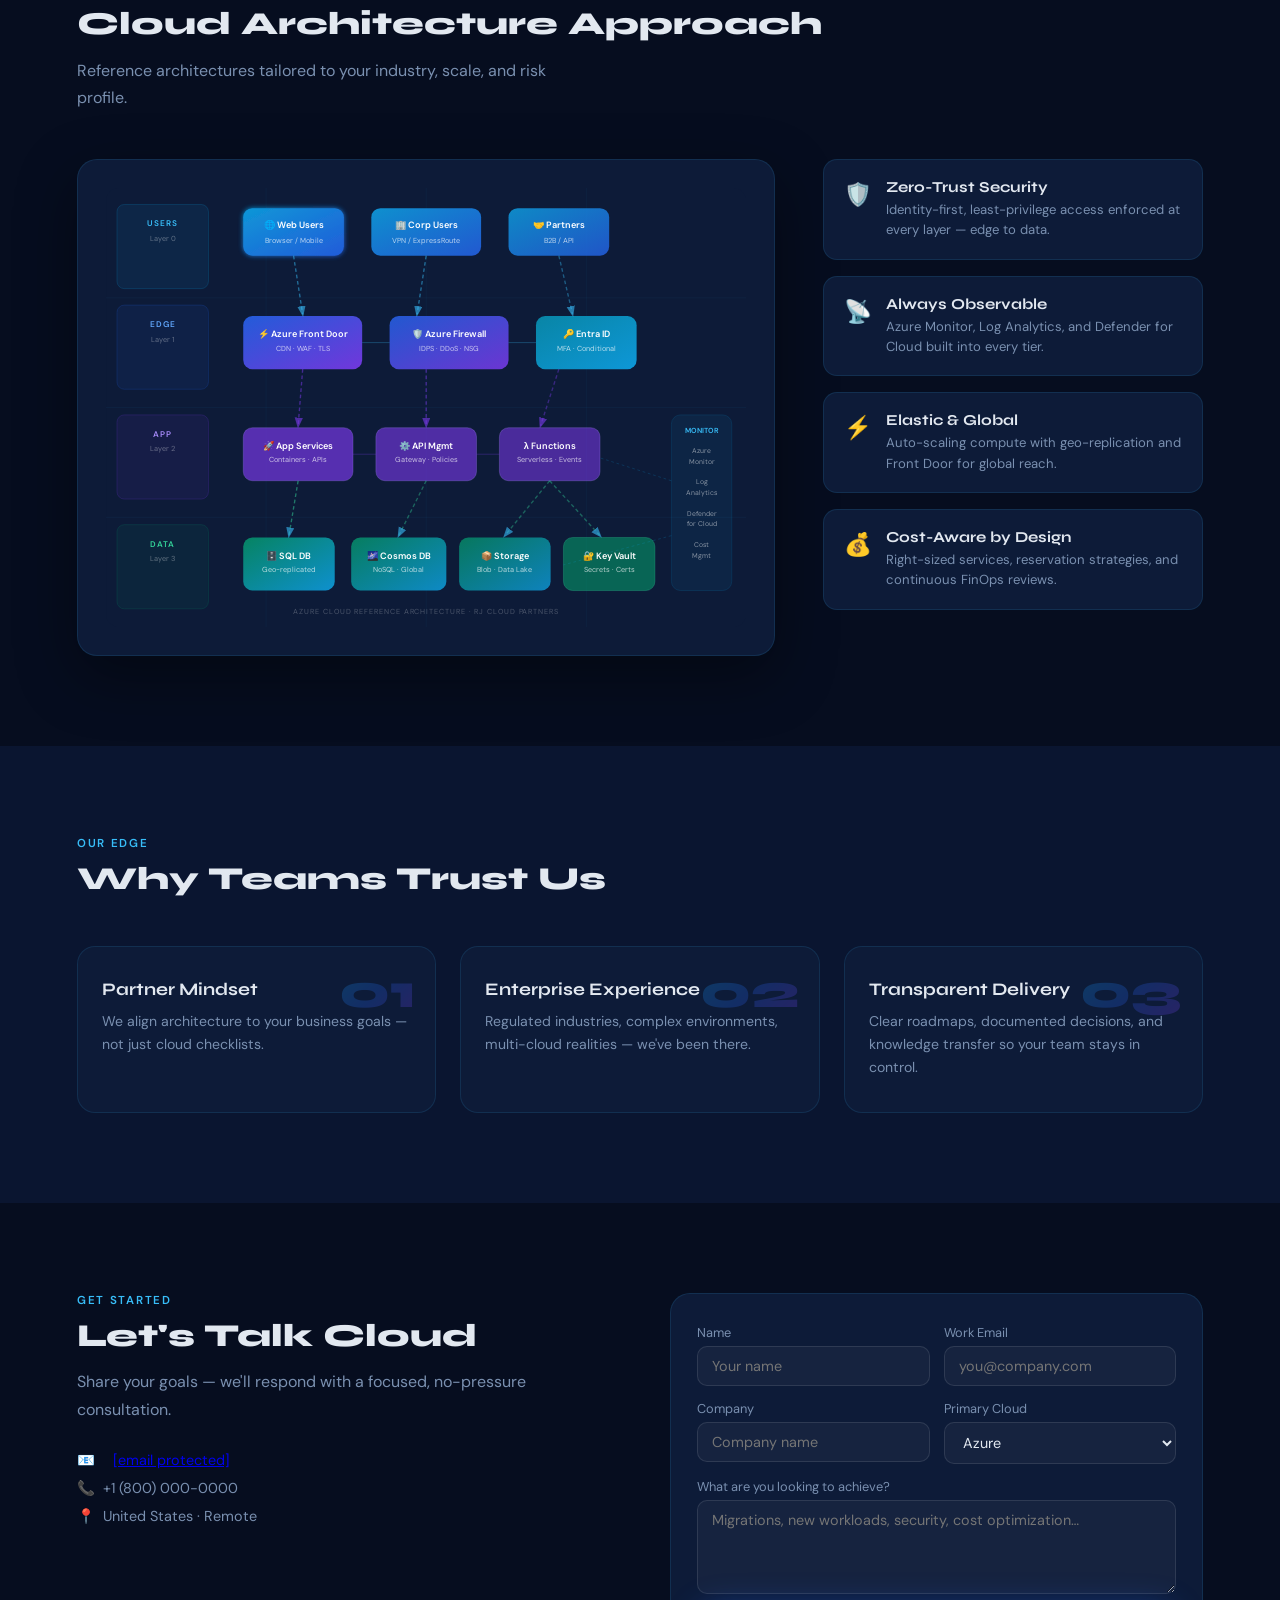
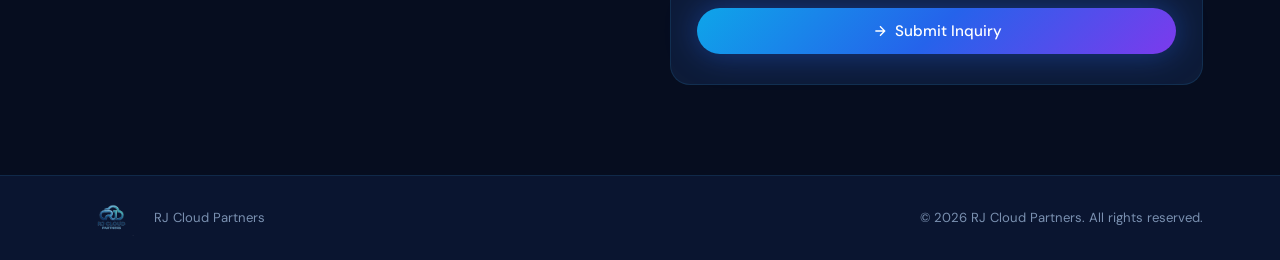
==== commit 90041296: "Add files via upload" ====
--- a/index.html
+++ b/index.html
@@ -962,6 +962,12 @@
         form.reset();
         btnLabel.textContent = 'Sent ✓';
         submitBtn.style.opacity = '1';
+        setTimeout(() => {
+          btnLabel.textContent = 'Submit Inquiry';
+          submitBtn.disabled = false;
+          submitBtn.style.opacity = '1';
+          successMsg.style.display = 'none';
+        }, 4000);
       } else {
         errorMsg.style.display = 'block';
         btnLabel.textContent = 'Submit Inquiry';
